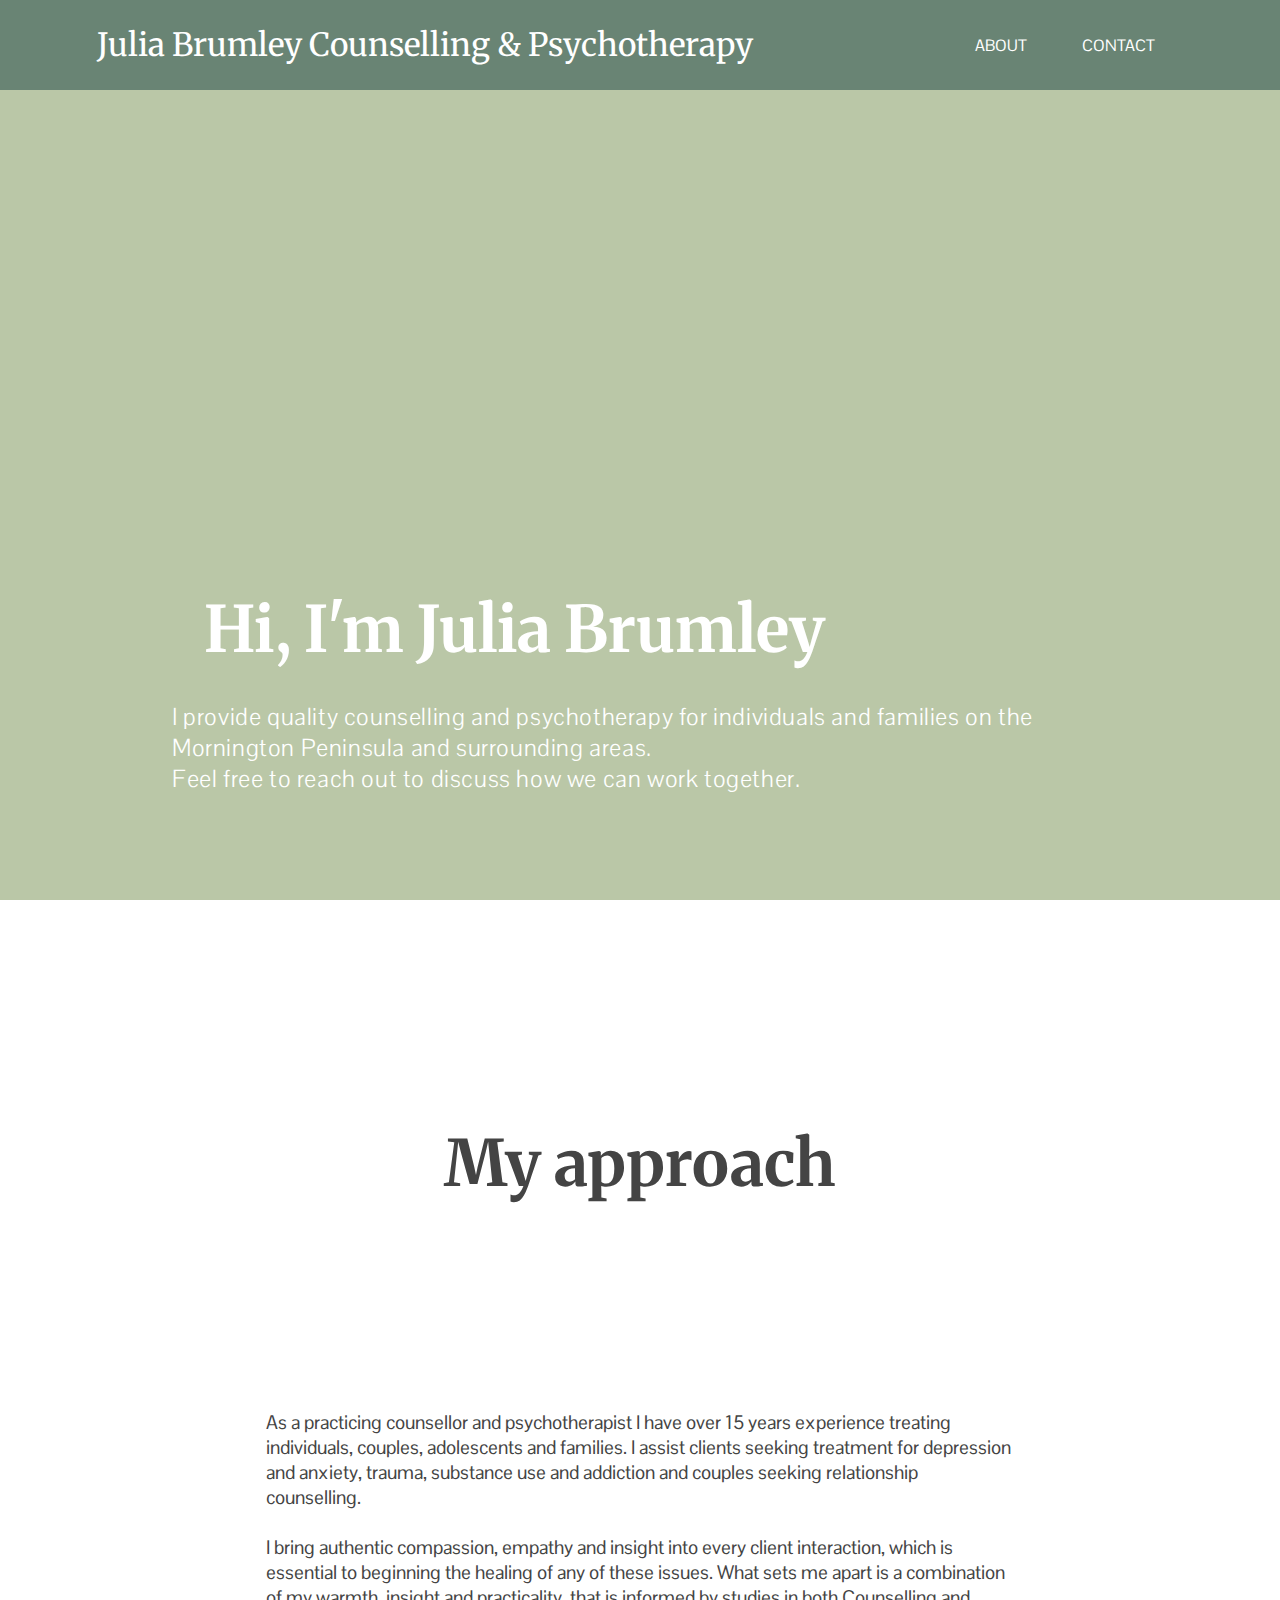
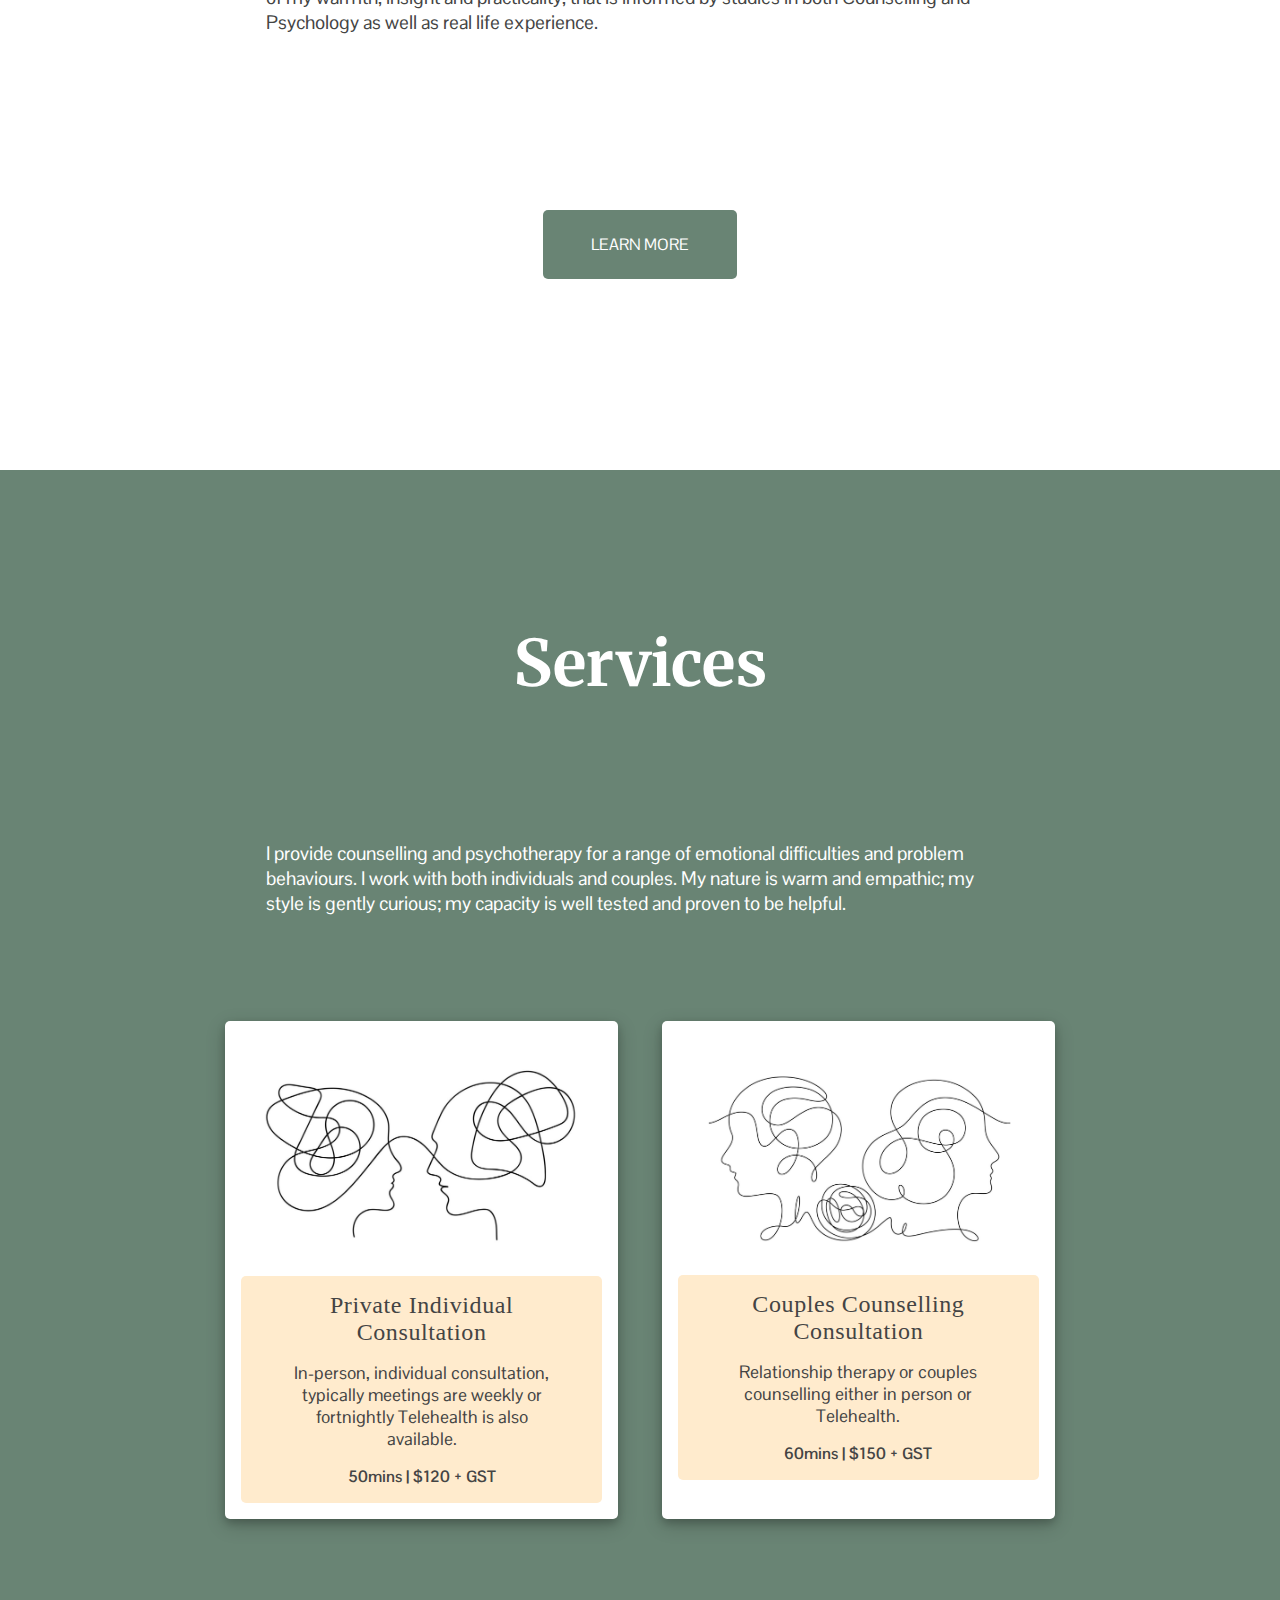
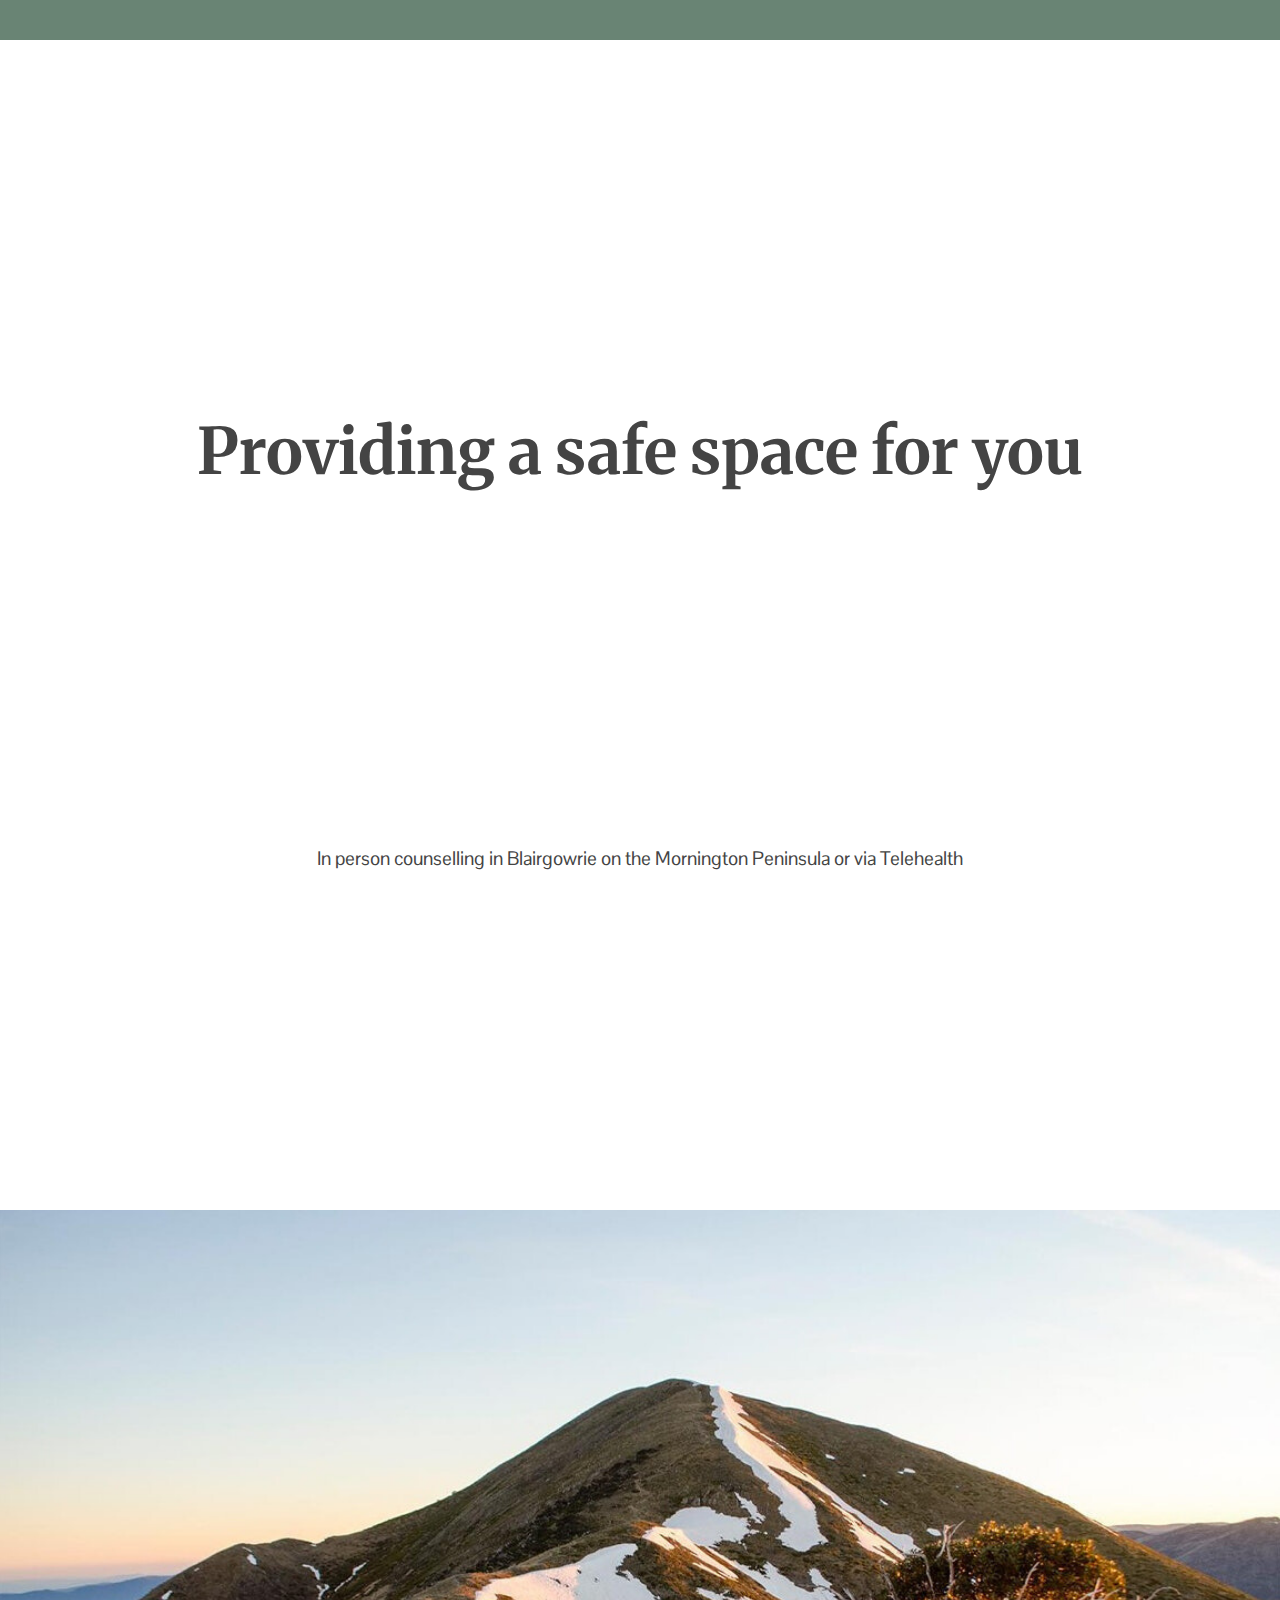
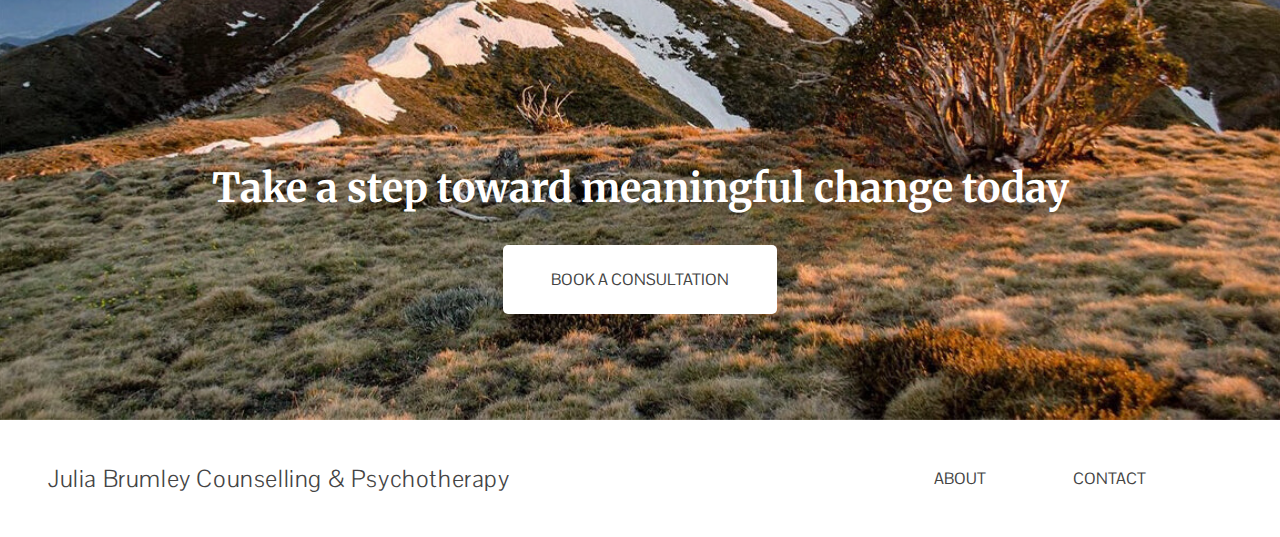
==== index.html @ 1f36babb "c" ====
<!DOCTYPE html>
<html>
    <head>
        <meta charset="UTF-8">
        <title>Julia Brumley Counselling & Psychotherapy</title>
        <meta name="viewport" content="width=device-width, initial-scale=1.0">
        <meta name="keywords" content="counselling, psychology, psychotherapy, Mornington Peninsula, help with: addiction, eating disorders, post and antenatal depression, perinatal mental health, mental health, couples counselling, relationship counselling, sex and relationships, transition and adjustment, grief and loss, trauma, depression and anxiety">
        <meta name="description" content="Providing quality counselling and psychotherapy services on the Mornington Peninsula and surrounding areas.">
        <link rel="stylesheet" href="./resources/CSS/styles.css">
        <link href="https://fonts.googleapis.com/css2?family=Merriweather:wght@300;400;700&family=Pontano+Sans:wght@300;400;500;600;700&display=swap" rel="stylesheet">
        <link rel="stylesheet" href="https://cdnjs.cloudflare.com/ajax/libs/font-awesome/4.7.0/css/font-awesome.min.css">
        <link rel="apple-touch-icon" sizes="180x180" href="./resources/images/favicons/apple-touch-icon.png">
        <link rel="icon" type="image/png" sizes="32x32" href="./resources/images/favicons/favicon-32x32.png">
        <link rel="icon" type="image/png" sizes="16x16" href="./resources/images/favicons/favicon-16x16.png">
        <link rel="manifest" href="./resources/images/favicons/site.webmanifest">
        <link rel="preload" href="./resources/JS/index.js" as="script">
    </head>
    <body>
        <header id="header">
            <nav class="nav">
                <div id="logo-container">
                    <a href="./index.html" id="title">Julia Brumley Counselling & Psychotherapy</a>	
                </div>	
                <ul class="nav-links">
                    <li><a href="./about.html">About</a></li>
                    <!-- <li><a href="./services.html">Services</a></li>
                    <li><a href="./team.html">Team</a></li>				 -->
                    <li><a href="./contact.html">Contact</a></li>
                </ul>
                <div class="burger">
                    <div class="line1"></div>
                    <div class="line2"></div>
                    <div class="line3"></div>
                </div>
            </nav>
            <div class="intro" id="intro">
                <div class="text-box">
                    <h1>Hi, I'm Julia Brumley</h1>
                    <h3>I provide quality counselling and psychotherapy for individuals and families on the Mornington Peninsula and surrounding areas.<br>
                        Feel free to reach out to discuss how we can work together.</h3>
                </div>
            </div>
        </header>
        <main >
            <section class="approach">
                <h1>My approach</h1>
                <p>As a practicing counsellor and psychotherapist I have over 15 years experience treating individuals,
                    couples, adolescents and families. I assist clients seeking treatment for depression and anxiety,
                    trauma, substance use and addiction and couples seeking relationship counselling.<br><br>
                    I bring authentic compassion, empathy and insight into every client interaction, which is essential to
                    beginning the healing of any of these issues. What sets me apart is a
                    combination of my warmth, insight and practicality, that is informed by studies in both Counselling
                    and Psychology as well as real life experience.  
                </p>
                <a href="about.html" class="button">learn more</a>
            </section>
            <section class="services">
                <h1>Services</h1>
                <p>I provide counselling and psychotherapy for a range of emotional difficulties
                    and problem behaviours. I work with both individuals and couples. My nature is warm and
                    empathic; my style is gently curious; my capacity is well tested and proven to be helpful.</p>
                <div class="service-cont">
                    <div class="private service-card">
                        <img src="./resources/images/private1.jpg">
                        <div class="text-card">
                            <h3>Private Individual Consultation</h3>
                            <p>In-person, individual consultation, typically meetings are weekly or fortnightly Telehealth is also available.
                            </p>
                            <h4>50mins | $120 + GST </h4>
                        </div>
            
                    </div>
                    <div class="couples service-card">
                        <img src="./resources/images/couples2.jpg">
                        <div class="text-card">
                            <h3>Couples Counselling Consultation</h3>
                            <p>Relationship therapy or couples counselling either in person or Telehealth. 
                            </p>
                            <h4>60mins | $150 + GST</h4>
                        </div>
         
                    </div>
                </div>
            </section>
            <section class="space">
                <h1>Providing a safe space for you</h1>
                <p>In person counselling in Blairgowrie on the Mornington Peninsula or via Telehealth</p>
            </section>
            <section class="quote">
                <h2>Take a step toward meaningful change today</h2>
                <a href="" class="book">book a consultation</a>
            </section>
        </main>
        <footer>			
            <nav class="footer-nav">
                <div class="address">
                    <a href=".index.html">
                        <h3>Julia Brumley Counselling & Psychotherapy</h3>
                    </a>
                </div>
                <div class="footer-nav-cont">
                    <ul>
                        <li class="f-li"><a href="./about.html" class="footer-a">ABOUT</a></li>
                        <li class="f-li"><a href="./contact.html" class="footer-a">CONTACT</a></li>
			
                    </ul>
                </div>    	
            </nav>
        </footer>
        <script src="./resources/JS/index.js"></script>
    </body>
</html>
---- resources/CSS/styles.css ----
/* Global styles */
* {
    padding: 0;
    margin: 0;
    box-sizing: border-box;
}

body {
	margin: 0;
	padding: 0;
    font-family: 'Pontano Sans', sans-serif;
	color: #fff;
	display: flex;
	flex-direction: column;
	width: 100%;
	overflow-x: hidden;
}

/* Header styles */
header {
    display: flex;
    flex-direction: column;
    justify-content: space-between;
	min-height: 100vh;
	width: 100%;
	overflow-x: hidden;
    background-image: url(../images/julia5.png);
    background-repeat: no-repeat;
	background-size: cover;
	background-position: center;
}
#about-header {
    background-image: url(../images/ocean4.jpg);
}
#services-header {
    background-image: url(../images/stones.jpg);
}
#team-header {
    background-image: url(../images/plant.jpg);
}
#contact-header {
    background-image: url(../images/stones.jpg);
}

/* nav styling */
.nav {
	height: 10vh;
	width: 100%;
	display: flex;
	justify-content: space-around;
	align-items: center;
	position: relative;
	z-index: 1;
    background-color: #698474;
}

.nav ul {
	display: flex;
	list-style-type: none;
	margin: 0;
	padding: 0;
}

.nav-links li {
	margin: 0 15px;
	padding: 0.8rem;
	border-radius: 5px;
}

.nav-links a {
	color:#fff;
	text-decoration: none;
	font-size: 1rem;
	text-transform: uppercase;
}

.nav-links a:hover {
	color: blanchedalmond;
}

#title {
    font-family: 'Merriweather', serif; 
    font-size: 2rem;
    color:#fff;
	text-decoration: none;
}

.burger {
    display: none;
    cursor: pointer;
}

.burger > div {
    width: 25px;
    height: 2px;
    background-color: #FAF9F6;
    margin: 5px;
    transition: all 0.3s ease;
}

.intro {
    display: flex;
    justify-content: space-around;
    align-items: center;
    margin-bottom: 10vh;
    padding: 1rem;
}

h1 {
    font-family: 'Merriweather', serif; 
    font-size: 4rem;
    margin: 2rem;
}
h2 {
    font-family: 'Merriweather', serif; 
    font-size: 2.5rem;
}

h3 { 
    font-size: 1.5rem;
    font-weight: 300;
    letter-spacing: 0.6px;
 }

p {
    font-size: 1.2rem;
    max-width: 80%;
 }
.text-box {
    max-width: 50%;
}


/* MAIN styles */


section {
    height: 90vh;
    display: flex;
    flex-direction: column;
    align-items: center;
    justify-content: space-evenly;
    padding: 1rem;
}

section a {
    text-decoration: none;
    text-transform: uppercase;
}
.button {
    background: #698474;
    color:#fff;
    padding: 1.5rem 3rem;
    border-radius: 5px;
}
.button:hover {
    background-color: blanchedalmond;
    color:#444
}
.book {
    background: #fff;
    color:#444;
    padding: 1.5rem 3rem;
    border-radius: 5px;
}
.book:hover {
    background-color:  blanchedalmond;
    color:#444
}
.approach {
    color: #444;
}
.services {
    background-color: #698474;
}
.service-cont {
    display: flex;
    flex-direction: row;
    max-width: 100%;
    justify-content: space-around;
}
.service-card {
    background-color: white;
    color: #444;
    display: flex;
    flex-direction: column;
    align-items: center;
    max-width: 45%;
    box-shadow: 0 4px 8px 0 rgba(0, 0, 0, 0.2), 0 6px 20px 0 rgba(0, 0, 0, 0.19);
    border-radius: 5px;
}
.text-card {
    border-radius: 5px;
    margin: 1rem;
    display: flex;
    text-align: center;
    background-color: rgb(255, 235, 205);
    flex-direction: column;
    align-items: center;
}

.service-cont h3 {
    font-family: 'Merriweather, serif';
    margin: 1rem 0;
    max-width: 75%;
    text-align: center;
}
.service-cont img {
    margin-top: 2rem;
    max-width: 80%;
}
.service-cont p {
    padding: 0 1rem 1rem 1rem;
    font-size: 1.1rem;
}
.service-cont h4 {
    padding-bottom: 1rem;
}

.space {
    color:#444;
}
.quote {
    max-height: 90vh;
    justify-content: flex-end;
    background-image: url(../images/feathertop.jpg);
    background-repeat: no-repeat;
	background-size: cover;
	background-position: bottom;
}
.quote h2 {
    padding:2rem;
}
.quote a {
    margin-bottom: 3vh;
}



/* ABOUT Specific styles */



.main {
    height: fit-content;
    color:#444;
    display: flex;
    flex-direction: column;
    justify-content: space-evenly;
}

.therapy {
    display: flex;
    justify-content: space-evenly;
}
.main p {
    font-size: 1rem;
    max-width: 29%;
}
.main h2{
    margin: 5vh 0;
}
.about {
    display: flex;
    flex-direction: row;
    min-height: 50vh;
    align-items: baseline;
    padding: 0 1vh 5vh 5vh;
}
.h2-cont {
    min-width: 29%;
}
.faq {
    background:linear-gradient(#889E81, #E5E4CC);
    height: 170vh;
}
.faq-cont{ 
    display: flex;
    flex-direction: column;
    justify-content: space-around;
    height: 90%;
}
.card-cont{
    display: flex;
    flex-direction: row;
    justify-content: space-evenly;
    align-items: baseline;
}
.q-card{
    width: 40%;
    height: fit-content;
    background-color: #fff;
    color:#444;
    padding: 3rem 1.5rem;
    border-radius: 5px;
    box-shadow: 0 4px 8px 0 rgba(0, 0, 0, 0.2), 0 6px 20px 0 rgba(0, 0, 0, 0.19);
}
.q-card h2{
    font-size: 1.8rem;
    margin: 1vh 0 5vh 0;
}
.q-card p{
   max-width: 100%;
}
.quote h2{
    color: #fff;
}
#about-approach {
    background-color: #698474;
    color:#fff;
}


/* TEAM specific styles */
/* 

#team-main {
    display:flex;
    flex-direction: row;
    align-items: baseline;
    padding: 5vh;
    height:fit-content;
    margin-bottom: 10vh;
}
#team-main img{
    border-radius: 15rem;
    max-width: 100%;
}
.team-qualifications {
    max-width: 60%;
    padding-left: 5vh;
}
.team-qualifications h2, h4{
    margin: 0 0 2rem 0;
}
.team-qualifications p {
    max-width: 90%;
} */


/* CONTACT STYLES */

.contact-main{
    display: flex;
    flex-direction: column;
    justify-content: space-evenly;
    margin: 5rem;
}
.contact-container {
    display: flex;
    flex-direction: row;
    justify-content: space-evenly;
    max-width: 100%;
}
.contact-container h2{
    margin-top: 0;
    margin-bottom: 5vh;
}
.contact-text {
    display:flex;
    flex-direction: column;
    justify-content: space-evenly;
    max-height: 500px;
}
.portrait-container img {
    border-radius: 5vh;
    max-height: 400px;
}


input::-webkit-input-placeholder, textarea::-webkit-input-placeholder {
    color: #aca49c;
    font-size: 0.875em;
  }
  
  input:focus::-webkit-input-placeholder, textarea:focus::-webkit-input-placeholder {
    color: #bbb5af;
  }
  
  input::-moz-placeholder, textarea::-moz-placeholder {
    color: #aca49c;
    font-size: 0.875em;
  }
  
  input:focus::-moz-placeholder, textarea:focus::-moz-placeholder {
    color: #bbb5af;
  }
  
  input::placeholder, textarea::placeholder {
    color: #aca49c;
    font-size: 0.875em;
  }
  
  input:focus::placeholder, textarea::focus:placeholder {
    color: #bbb5af;
  }
  
  input::-ms-placeholder, textarea::-ms-placeholder {
    color: #aca49c;
    font-size: 0.875em;
  }
  
  input:focus::-ms-placeholder, textarea:focus::-ms-placeholder {
    color: #bbb5af;
  }
  
  /* on hover placeholder */
  
  input:hover::-webkit-input-placeholder, textarea:hover::-webkit-input-placeholder {
    color: #e2dedb;
    font-size: 0.875em;
  }
  
  input:hover:focus::-webkit-input-placeholder, textarea:hover:focus::-webkit-input-placeholder {
    color: #cbc6c1;
  }
  
  input:hover::-moz-placeholder, textarea:hover::-moz-placeholder {
    color: #e2dedb;
    font-size: 0.875em;
  }
  
  input:hover:focus::-moz-placeholder, textarea:hover:focus::-moz-placeholder {
    color: #cbc6c1;
  }
  
  input:hover::placeholder, textarea:hover::placeholder {
    color: #e2dedb;
    font-size: 0.875em;
  }
  
  input:hover:focus::placeholder, textarea:hover:focus::placeholder {
    color: #cbc6c1;
  }
  
  input:hover::placeholder, textarea:hover::placeholder {
    color: #e2dedb;
    font-size: 0.875em;
  }
  
  input:hover:focus::-ms-placeholder, textarea:hover::focus:-ms-placeholder {
    color: #cbc6c1;
  }

 
  #form {
    position: relative;
    width: 500px;
    margin: 50px auto 100px auto;
  }
  
  input {
    font-family: 'Lato', sans-serif;
    font-size: 0.875em;
    width: 470px;
    height: 50px;
    padding: 0px 15px 0px 15px;
    
    background: transparent;
    outline: none;
    color: #726659;
    
    border: solid 1px #b3aca7;
    border-bottom: none;
    
    transition: all 0.3s ease-in-out;
    -webkit-transition: all 0.3s ease-in-out;
    -moz-transition: all 0.3s ease-in-out;
    -ms-transition: all 0.3s ease-in-out;
  }
  
  input:hover {
    background: #b3aca7;
    color: #e2dedb;
  }
  
  textarea {
    width: 470px;
    max-width: 470px;
    height: 110px;
    max-height: 110px;
    padding: 15px;
    
    background: transparent;
    outline: none;
    
    color: #726659;
    font-family: 'Lato', sans-serif;
    font-size: 0.875em;
    
    border: solid 1px #b3aca7;
    
    transition: all 0.3s ease-in-out;
    -webkit-transition: all 0.3s ease-in-out;
    -moz-transition: all 0.3s ease-in-out;
    -ms-transition: all 0.3s ease-in-out;
  }
  
  textarea:hover {
    background: #b3aca7;
    color: #e2dedb;
  }
  
  #submit {
    width: 470px;
    
    padding: 0;
    margin: -5px 0px 0px 0px;
    
    font-family: 'Lato', sans-serif;
    font-size: 0.875em;
    color: #b3aca7;
    
    outline:none;
    cursor: pointer;
    
    border: solid 1px #b3aca7;
    border-top: none;
  }
  
  #submit:hover {
    color: #e2dedb;
  }

/* FOOTER styles */


footer {   
    display: flex;
    flex-direction: row;
    align-items: center;
    height: 13vh;
    background-color: #fff;
}
.contact-footer{
    background-color: blanchedalmond;
}
.contact-footer nav {
    color:#698474;
}
.contact-footer a {
    color:#698474;
}

.footer-nav {
    display: flex;
    flex-direction: row;
    justify-content: space-around;
    align-items: center;
    width: 100%;
    color:#444;
}
.address {
    min-width:55%;
}

.footer-nav-cont {
    width: 30%;
}

footer a {
    text-decoration: none;
    color: #444;
}

.f-li {
    list-style: none;
}

footer ul {
    display: flex;
    flex-direction: row;
    justify-content: space-evenly;
}


/* RESPONSIVE */


@media screen and (max-width: 1060px) {

	body {
        overflow-x: hidden;
    }

    .nav-links {
        position: absolute;
        right: 0px;
        height: 90vh;
        top: 10vh;
        background: #698474;
        display: flex;
        flex-direction: column;
        align-items: center;
		justify-content: space-evenly;
        width: 30%;
        transform: translateX(100%);
        transition: transform 0.5s ease-in;
		z-index: 2;

    }
    .nav-links li{
        opacity: 0;
    }
    .nav-links a {
        color: #fff;
    }
    .burger {
        display: block;
		z-index: 3;
    }

.nav-active{
    transform: translateX(0%);
}

@keyframes navLinkFadeIn{
    from{
        opacity: 0;
        transform: translateX(50px);
    }
    to{
        opacity: 1;
        transform: translateX(0px);
    }
}

@keyframes navLinkFadeOut{
    from{
        opacity: 1;
        transform: translateX(0px);
    }
    to{
        opacity: 0;
        transform: translateX(50px);
    }
}

.toggle .line1 {
    transform: rotate(-45deg) translate(-5px, 5px);
}

.toggle .line2 {
    opacity: 0;
}

.toggle .line3 {
    transform: rotate(+45deg) translate(-5px, -5px);
}

.address {
    margin-left: 1rem;
}
}

@media screen and (min-width: 950px) {
    #header {
        background-color: #BAC7A7;
        background-size: contain;
    }
    .text-box{
        max-width: 40%;
    }
    .approach p {
        max-width:60%;
    }
    .service-cont {
        max-width: 70%;
    }
    .services p{
        max-width: 60%;
    }
    .service-card p{
        max-width: 80%;
    }
    .quote a {
        margin-bottom: 10vh;
    }
}

@media only screen and (orientation: landscape) {

    section {
        height: 130vh;
    }
    .text-box {
        max-width: 75%;
    }

  }

@media screen and (max-width: 930px) {
    .about {
        flex-direction: column;
    }

}

@media screen and (max-width: 768px) {
    header {
        height: 95vh;
    }
    section {
        height: 100vh;
    }
    #title {
        font-size: 1.3rem;
    }
    .nav {
        height: 15vh;
        padding: 0 1rem;
    }
    .nav-links {
        top:15vh;
        width:100%;
        height: 85vh;
    }
    .intro {
        flex-direction: column;
        margin-bottom: 0;
    }
    .text-box {
        max-width: 90%;
    }
    .text-box h1 {
        font-size: 2.7rem;
    }
    .text-box h3 {
        font-size: 1rem;
    }
    section h1 {
        font-size: 2rem;
        margin: 0;
    }
    section h2 {
        font-size: 1.5rem;
    }
    section p {
        font-size: 1rem;
    }
    .book {
        font-size: 0.8rem;
    }
    .button {
        font-size: 0.8rem;
    }
    .services {
        height: fit-content;
    }
    .services h1 {
        margin: 1rem 0;
    }
    .service-cont {
        flex-direction: column;
    }
    .service-cont img {
        max-width: 75%;
    }
    .service-card {
        max-width: 100%;
        margin: 2rem 0;
    }
    .space {
        height: 70vh;
    }
    footer {
        height:60vh;
    }
    .footer-nav {
        height: 50vh;
        flex-direction: column;
        align-items: center;
    }
    .footer-nav-cont{
        width: 100%;
    }
    .address {
        text-align: center;
        margin-bottom: 1rem;
    }
    footer p{
        max-width: 100%;
    }
    footer a {
        font-size: 0.85rem;
    }


    /* ABOUT SPECIFIC */
    
    
    .about {
        height: fit-content;
    }
    .therapy {
        flex-direction: column;
    }
    .therapy p{
        max-width: 90%;
    }
    .faq{
        height: fit-content;
    }
    .card-cont{
        flex-direction: column;
        align-items: center;
    }
    .q-card{
        width: 80%;
        margin:3vh 0;
    }
    #team-main{
        flex-direction: column;
        align-items: center;
    }
    .portrait {
        margin-bottom: 10vh;
    }
    .team-qualifications {
        max-width: 100%;
    }
}
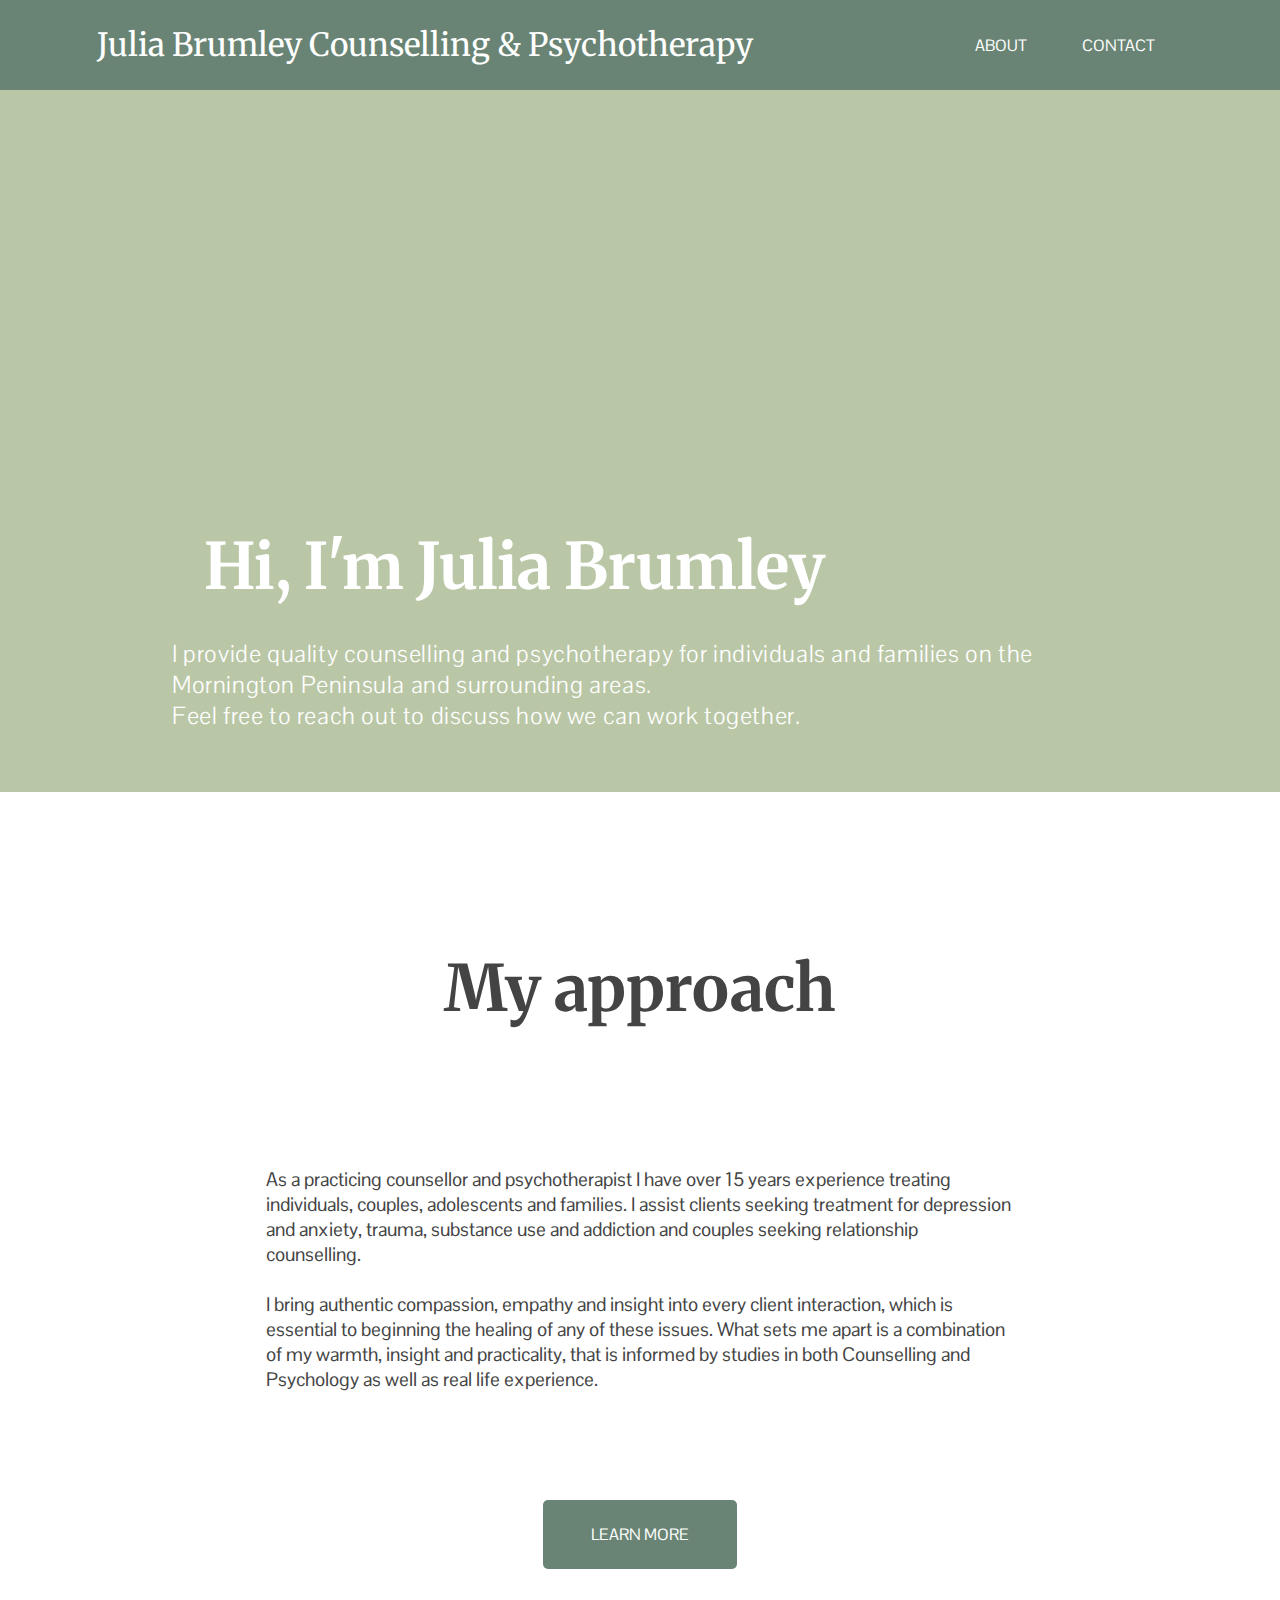
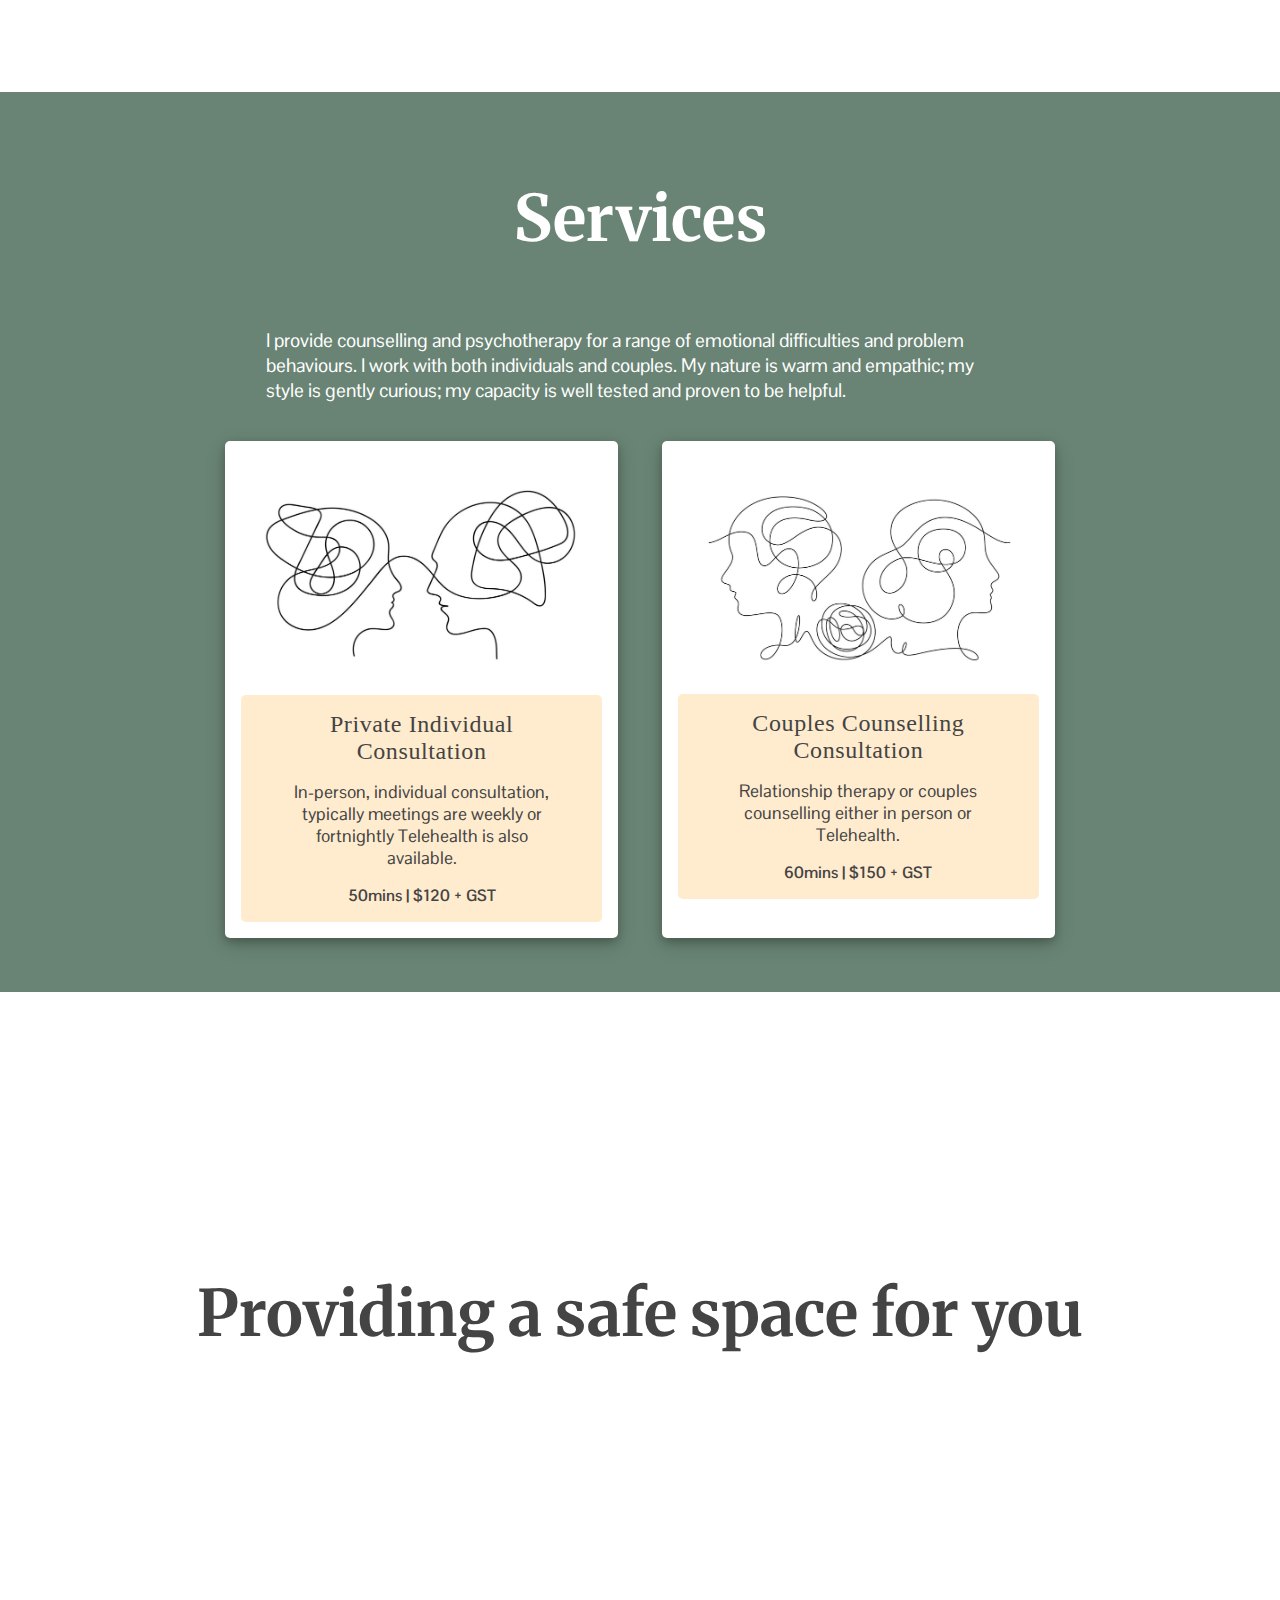
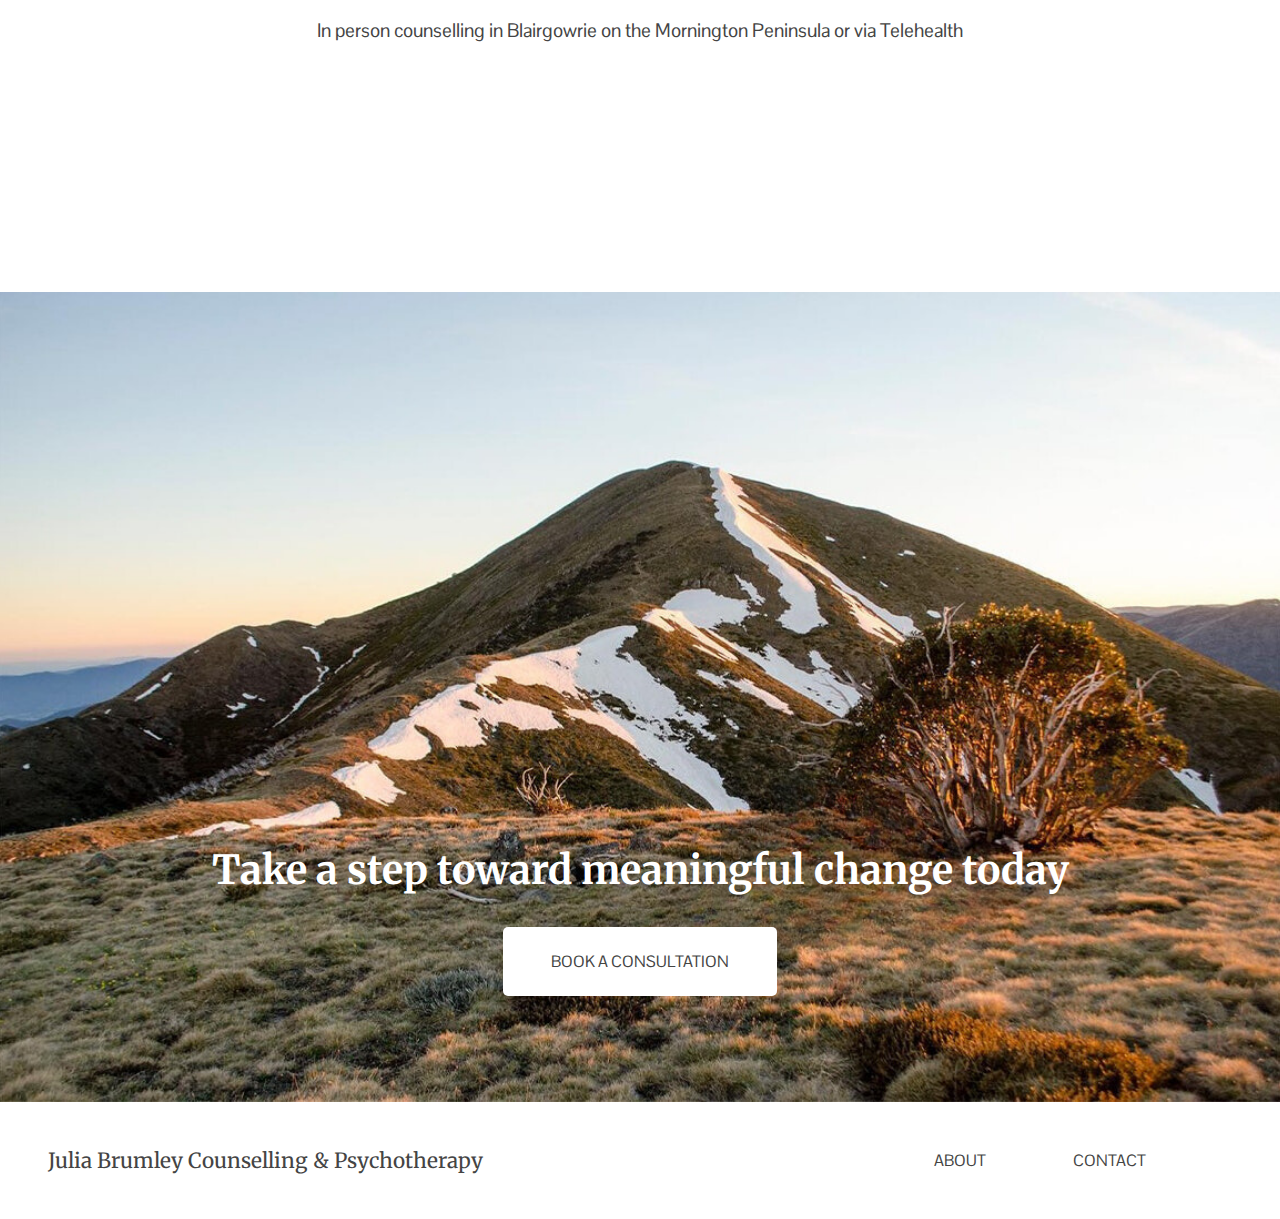
==== commit 57011b24: "cc" ====
--- a/index.html
+++ b/index.html
@@ -94,8 +94,8 @@
         <footer>			
             <nav class="footer-nav">
                 <div class="address">
-                    <a href=".index.html">
-                        <h3>Julia Brumley Counselling & Psychotherapy</h3>
+                    <a href="./index.html" class="f-title">
+                        Julia Brumley Counselling & Psychotherapy
                     </a>
                 </div>
                 <div class="footer-nav-cont">
--- a/resources/CSS/styles.css
+++ b/resources/CSS/styles.css
@@ -21,9 +21,9 @@
     display: flex;
     flex-direction: column;
     justify-content: space-between;
-	min-height: 100vh;
+	height: 88vh;
 	width: 100%;
-	overflow-x: hidden;
+	overflow: hidden;
     background-image: url(../images/julia5.png);
     background-repeat: no-repeat;
 	background-size: cover;
@@ -102,7 +102,7 @@
     display: flex;
     justify-content: space-around;
     align-items: center;
-    margin-bottom: 10vh;
+    margin-bottom: 5vh;
     padding: 1rem;
 }
 
@@ -127,7 +127,7 @@
     max-width: 80%;
  }
 .text-box {
-    max-width: 50%;
+    max-width: 65%;
 }
 
 
@@ -344,13 +344,18 @@
     display: flex;
     flex-direction: column;
     justify-content: space-evenly;
-    margin: 5rem;
+    padding: 5rem;
+    background-color: oldlace;
+    align-items: center;
 }
 .contact-container {
     display: flex;
     flex-direction: row;
-    justify-content: space-evenly;
-    max-width: 100%;
+    justify-content: space-between;
+    width: 65%;
+    border-radius: 5rem;
+    background-color: #fff;
+    box-shadow: 0 4px 8px 0 rgba(0, 0, 0, 0.2), 0 6px 20px 0 rgba(0, 0, 0, 0.19);
 }
 .contact-container h2{
     margin-top: 0;
@@ -361,10 +366,34 @@
     flex-direction: column;
     justify-content: space-evenly;
     max-height: 500px;
+    padding-left: 5rem;
+}
+.contact-text h3 {
+    font-family: 'Merriweather', serif; 
+    font-size: 1.2rem;
+    font-weight: 400;
+    letter-spacing: normal;
+}
+.contact-text a{
+    text-decoration: none;
+    color:#444;
+}
+.portrait-container {
+    padding: 2rem;
 }
 .portrait-container img {
     border-radius: 5vh;
     max-height: 400px;
+}
+@media screen and (max-width: 1122px) {
+    .contact-container {
+        width: 80%;
+    }
+}
+@media screen and (max-width: 940px) {
+    .contact-container {
+        width: 100%;
+    }
 }
 
 
@@ -533,15 +562,17 @@
     background-color: #fff;
 }
 .contact-footer{
-    background-color: blanchedalmond;
+    background-color: #698474;
 }
 .contact-footer nav {
-    color:#698474;
+    color:#fff;
 }
 .contact-footer a {
-    color:#698474;
-}
-
+    color:#fff;
+}
+.contact-footer a:hover {
+    color:blanchedalmond;
+}
 .footer-nav {
     display: flex;
     flex-direction: row;
@@ -566,6 +597,12 @@
 .f-li {
     list-style: none;
 }
+.f-title {
+    font-family: 'Merriweather', 'serif';
+    font-size: 1.3rem;
+    font-weight: 400;
+    
+}
 
 footer ul {
     display: flex;
@@ -576,6 +613,40 @@
 
 /* RESPONSIVE */
 
+@media screen and (max-width:1799px) and (orientation: landscape){
+    section {
+        width:100%;
+    }
+    .about {
+        width: 100%;
+    }
+}
+
+
+@media screen and (min-width:1800px) and (orientation: landscape) {
+    header {
+        height: 100vh;
+    }
+    main {
+        background-color: oldlace;
+        display: flex;
+        flex-direction: column;
+        align-items: center;
+    }
+    section {
+        width: 60%;
+    }
+    .approach {
+        background-color: #fff;
+    }
+    .space {
+        background-color: #fff;
+    }
+    .about {
+        width: 60%;
+        background-color: #fff;
+    }
+}
 
 @media screen and (max-width: 1060px) {
 
@@ -588,7 +659,7 @@
         right: 0px;
         height: 90vh;
         top: 10vh;
-        background: #698474;
+        background: blanchedalmond;
         display: flex;
         flex-direction: column;
         align-items: center;
@@ -603,7 +674,7 @@
         opacity: 0;
     }
     .nav-links a {
-        color: #fff;
+        color: #444;
     }
     .burger {
         display: block;
@@ -678,10 +749,10 @@
     }
 }
 
-@media only screen and (orientation: landscape) {
+@media only screen and (orientation: landscape) and (min-height: 601px) {
 
     section {
-        height: 130vh;
+        height: 100vh;
     }
     .text-box {
         max-width: 75%;
@@ -698,7 +769,7 @@
 
 @media screen and (max-width: 768px) {
     header {
-        height: 95vh;
+        height: 100vh;
     }
     section {
         height: 100vh;
@@ -717,7 +788,7 @@
     }
     .intro {
         flex-direction: column;
-        margin-bottom: 0;
+        margin-bottom: 2rem;
     }
     .text-box {
         max-width: 90%;
@@ -752,31 +823,32 @@
     }
     .service-cont {
         flex-direction: column;
+        align-items: center;
     }
     .service-cont img {
         max-width: 75%;
     }
     .service-card {
-        max-width: 100%;
+        max-width: 80%;
         margin: 2rem 0;
     }
     .space {
         height: 70vh;
     }
     footer {
-        height:60vh;
+        height:25vh;
     }
     .footer-nav {
-        height: 50vh;
+        height: 25vh;
         flex-direction: column;
         align-items: center;
+        justify-content: space-evenly;
     }
     .footer-nav-cont{
         width: 100%;
     }
     .address {
         text-align: center;
-        margin-bottom: 1rem;
     }
     footer p{
         max-width: 100%;
@@ -784,7 +856,43 @@
     footer a {
         font-size: 0.85rem;
     }
-
+    .f-li a {
+        padding: 0.8rem 2rem;
+        border: 1px solid #444;
+        border-radius: 5px;
+    }
+    .f-li a:hover {
+        background-color: blanchedalmond;
+    }
+
+    @media only screen and (max-width: 500px) {
+        
+        .service-card {
+            max-width: 95%;
+        }
+    }
+    
+    
+  @media only screen and  (orientation: landscape) and (max-height: 600px) {
+
+    #header {
+        background-size: contain;
+        background-color: #BAC7A7;
+    }
+    section {
+        height: 130vh;
+    }
+    .text-box {
+        max-width: 75%;
+    }
+    .service-cont {
+        align-items: center;
+    }
+    .service-card {
+        max-width: 70%;
+    }
+
+  }  
 
     /* ABOUT SPECIFIC */
     
@@ -819,4 +927,25 @@
     .team-qualifications {
         max-width: 100%;
     }
-}
+
+
+    /* CONTACT SPECIFIC */
+
+
+    .contact-container{
+        flex-direction: column;
+        align-items: center;
+
+    }
+    .contact-text {
+        width:90%;
+        min-height: 40vh;
+    }
+    .contact-container h2 {
+        padding-top: 5rem;
+    }
+
+    #form {
+        display: none;
+    }
+}
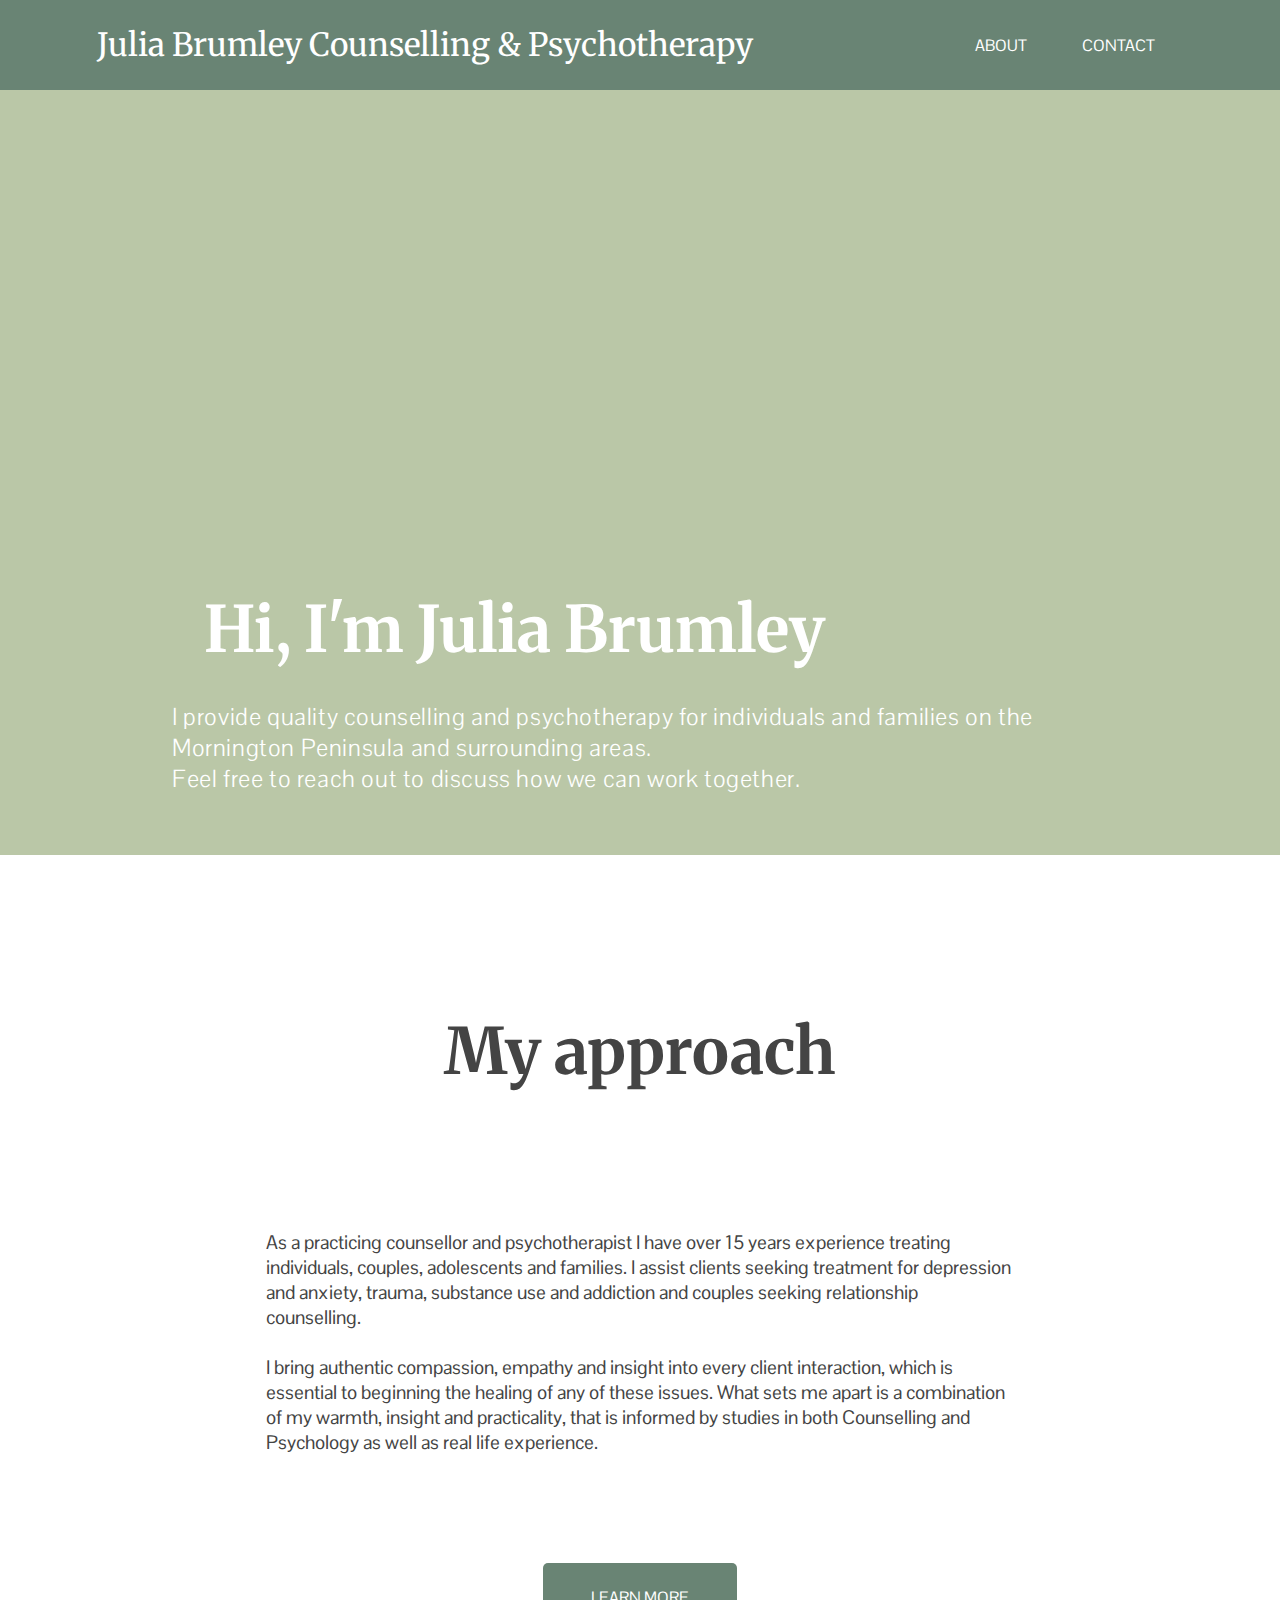
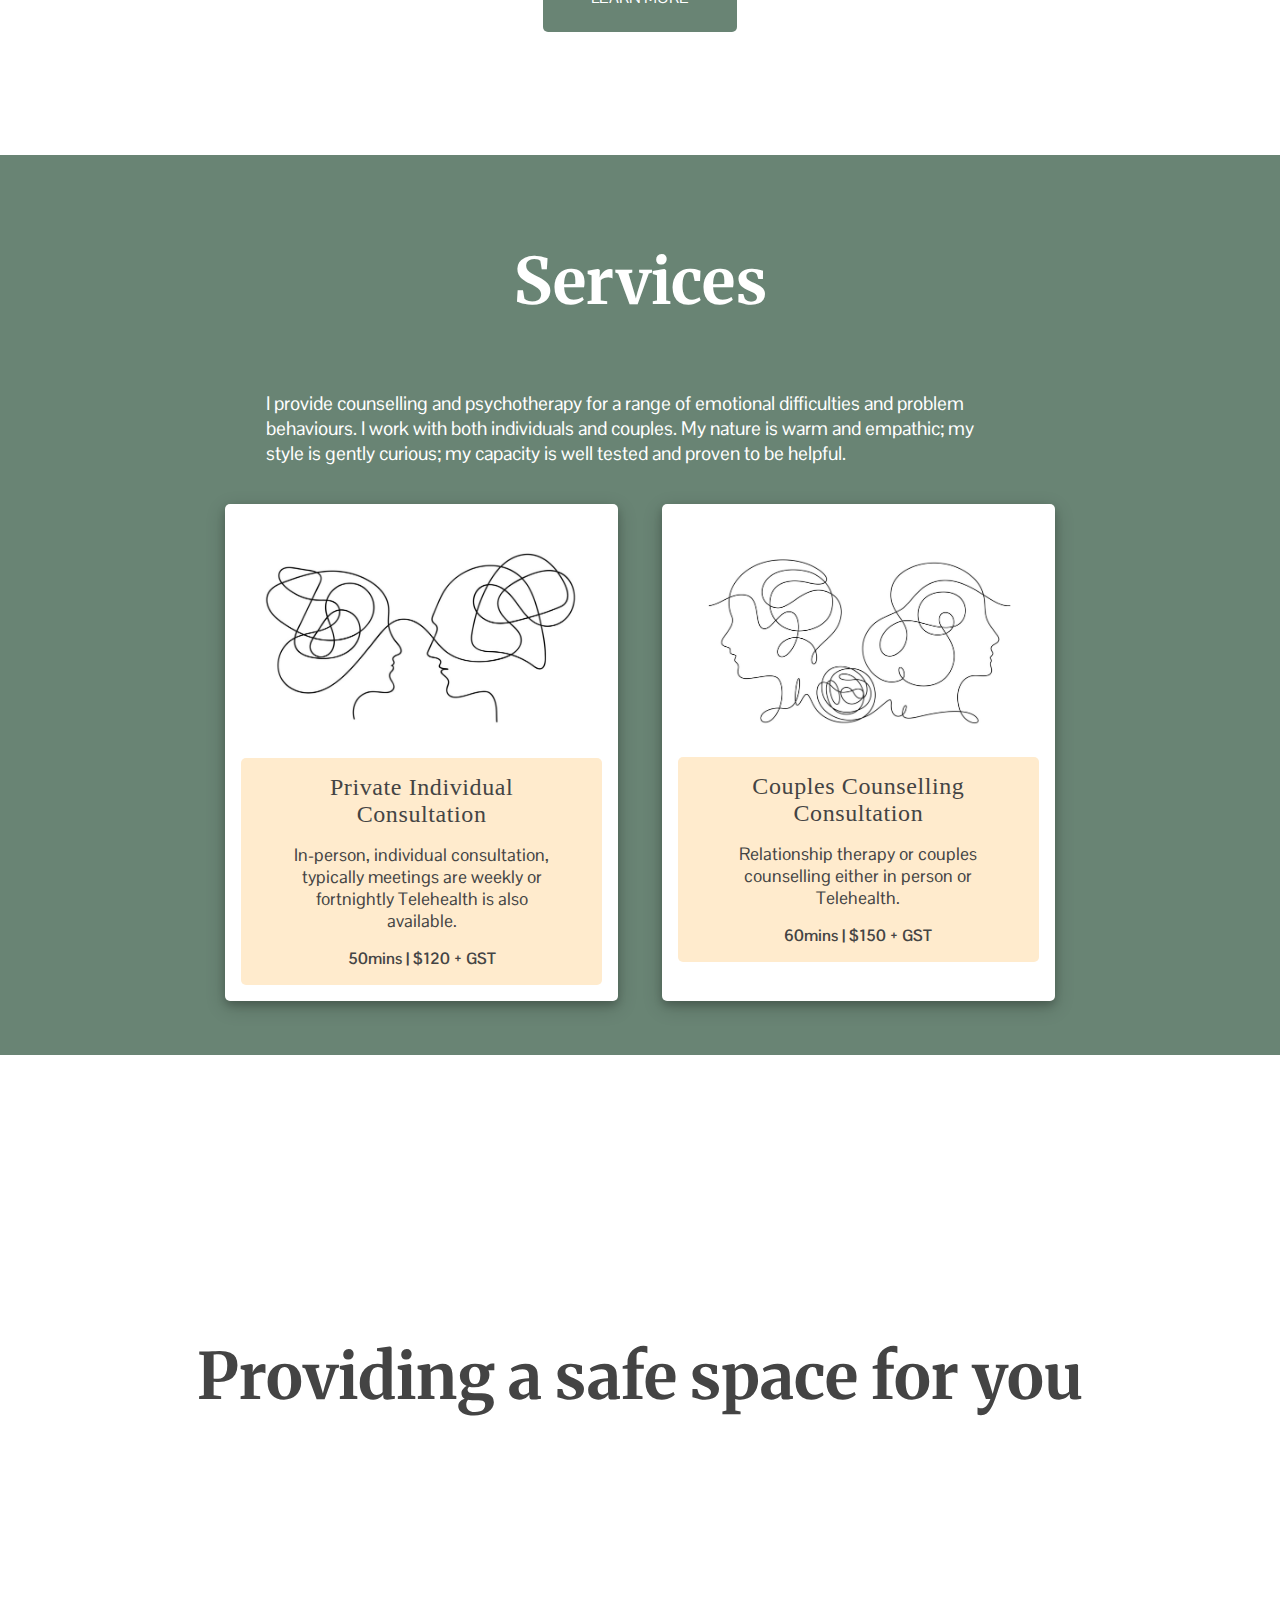
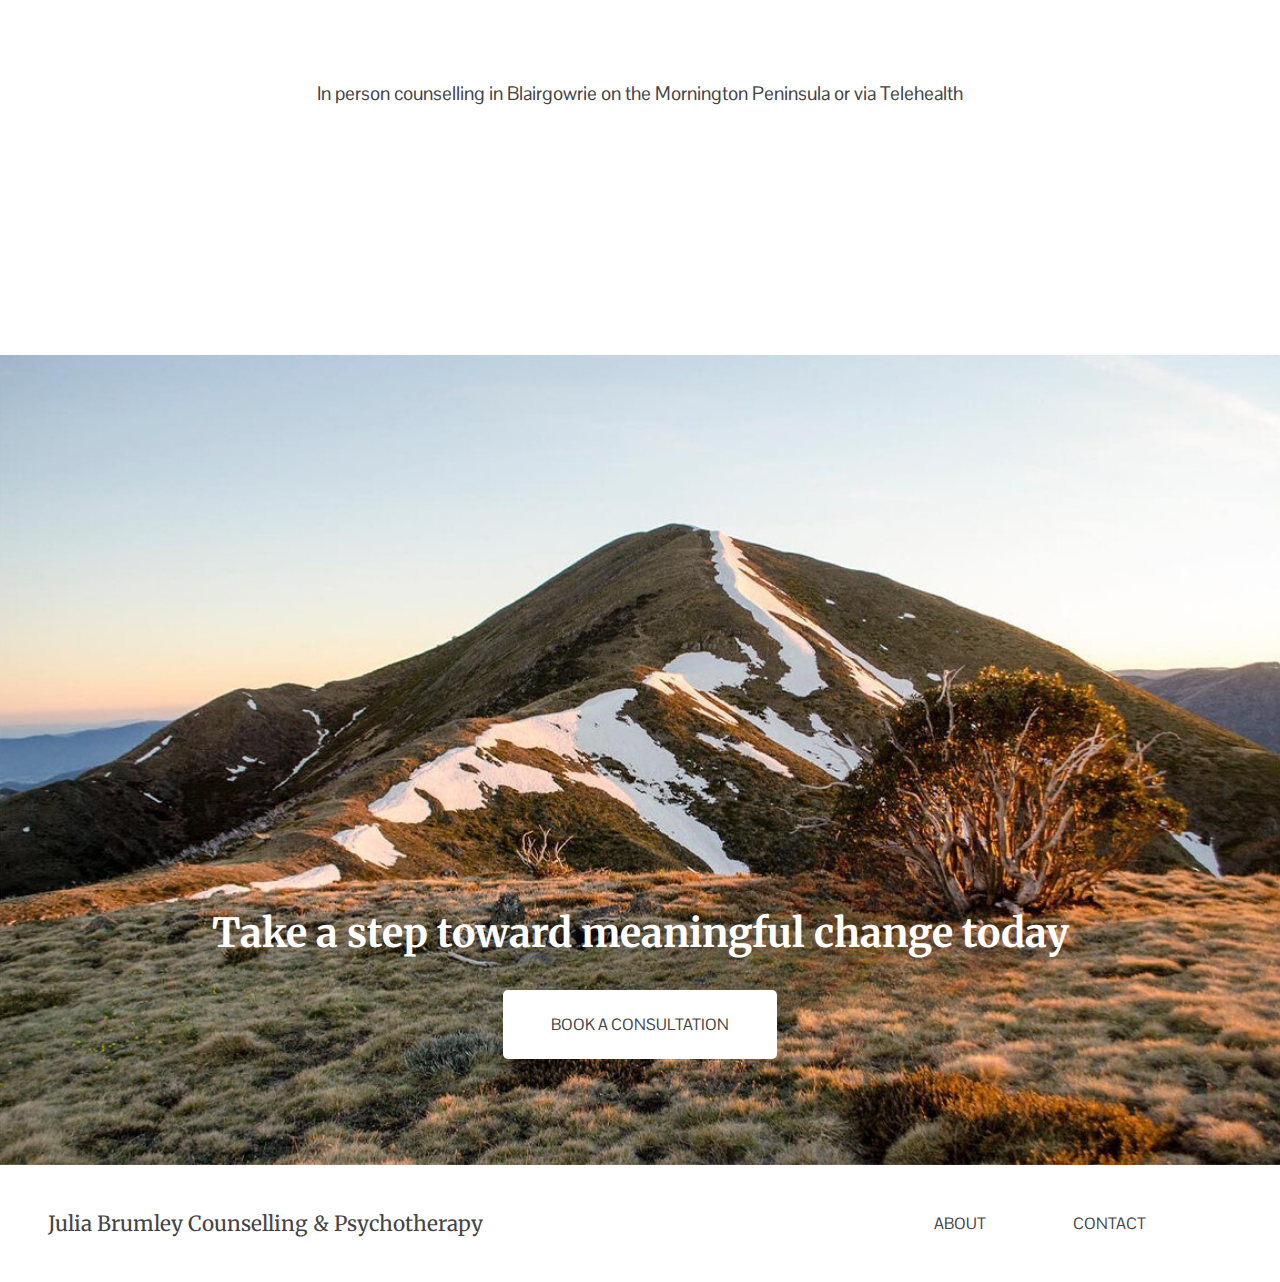
==== commit bf9126fb: "cc" ====
--- a/index.html
+++ b/index.html
@@ -60,7 +60,7 @@
                     and problem behaviours. I work with both individuals and couples. My nature is warm and
                     empathic; my style is gently curious; my capacity is well tested and proven to be helpful.</p>
                 <div class="service-cont">
-                    <div class="private service-card">
+                    <div class="private service-card image">
                         <img src="./resources/images/private1.jpg">
                         <div class="text-card">
                             <h3>Private Individual Consultation</h3>
@@ -70,7 +70,7 @@
                         </div>
             
                     </div>
-                    <div class="couples service-card">
+                    <div class="couples service-card image">
                         <img src="./resources/images/couples2.jpg">
                         <div class="text-card">
                             <h3>Couples Counselling Consultation</h3>
--- a/resources/CSS/styles.css
+++ b/resources/CSS/styles.css
@@ -21,7 +21,7 @@
     display: flex;
     flex-direction: column;
     justify-content: space-between;
-	height: 88vh;
+	height: 95vh;
 	width: 100%;
 	overflow: hidden;
     background-image: url(../images/julia5.png);
@@ -352,7 +352,7 @@
     display: flex;
     flex-direction: row;
     justify-content: space-between;
-    width: 65%;
+    width: 75%;
     border-radius: 5rem;
     background-color: #fff;
     box-shadow: 0 4px 8px 0 rgba(0, 0, 0, 0.2), 0 6px 20px 0 rgba(0, 0, 0, 0.19);
@@ -365,8 +365,8 @@
     display:flex;
     flex-direction: column;
     justify-content: space-evenly;
-    max-height: 500px;
-    padding-left: 5rem;
+    padding: 5rem 0 5rem 5rem;
+    width: 60%;
 }
 .contact-text h3 {
     font-family: 'Merriweather', serif; 
@@ -379,11 +379,16 @@
     color:#444;
 }
 .portrait-container {
+    display:flex;
+    flex-direction: column;
+    justify-content: center;
     padding: 2rem;
+    width: 40%;
 }
 .portrait-container img {
     border-radius: 5vh;
-    max-height: 400px;
+    width: 100%;
+
 }
 @media screen and (max-width: 1122px) {
     .contact-container {
@@ -395,161 +400,6 @@
         width: 100%;
     }
 }
-
-
-input::-webkit-input-placeholder, textarea::-webkit-input-placeholder {
-    color: #aca49c;
-    font-size: 0.875em;
-  }
-  
-  input:focus::-webkit-input-placeholder, textarea:focus::-webkit-input-placeholder {
-    color: #bbb5af;
-  }
-  
-  input::-moz-placeholder, textarea::-moz-placeholder {
-    color: #aca49c;
-    font-size: 0.875em;
-  }
-  
-  input:focus::-moz-placeholder, textarea:focus::-moz-placeholder {
-    color: #bbb5af;
-  }
-  
-  input::placeholder, textarea::placeholder {
-    color: #aca49c;
-    font-size: 0.875em;
-  }
-  
-  input:focus::placeholder, textarea::focus:placeholder {
-    color: #bbb5af;
-  }
-  
-  input::-ms-placeholder, textarea::-ms-placeholder {
-    color: #aca49c;
-    font-size: 0.875em;
-  }
-  
-  input:focus::-ms-placeholder, textarea:focus::-ms-placeholder {
-    color: #bbb5af;
-  }
-  
-  /* on hover placeholder */
-  
-  input:hover::-webkit-input-placeholder, textarea:hover::-webkit-input-placeholder {
-    color: #e2dedb;
-    font-size: 0.875em;
-  }
-  
-  input:hover:focus::-webkit-input-placeholder, textarea:hover:focus::-webkit-input-placeholder {
-    color: #cbc6c1;
-  }
-  
-  input:hover::-moz-placeholder, textarea:hover::-moz-placeholder {
-    color: #e2dedb;
-    font-size: 0.875em;
-  }
-  
-  input:hover:focus::-moz-placeholder, textarea:hover:focus::-moz-placeholder {
-    color: #cbc6c1;
-  }
-  
-  input:hover::placeholder, textarea:hover::placeholder {
-    color: #e2dedb;
-    font-size: 0.875em;
-  }
-  
-  input:hover:focus::placeholder, textarea:hover:focus::placeholder {
-    color: #cbc6c1;
-  }
-  
-  input:hover::placeholder, textarea:hover::placeholder {
-    color: #e2dedb;
-    font-size: 0.875em;
-  }
-  
-  input:hover:focus::-ms-placeholder, textarea:hover::focus:-ms-placeholder {
-    color: #cbc6c1;
-  }
-
- 
-  #form {
-    position: relative;
-    width: 500px;
-    margin: 50px auto 100px auto;
-  }
-  
-  input {
-    font-family: 'Lato', sans-serif;
-    font-size: 0.875em;
-    width: 470px;
-    height: 50px;
-    padding: 0px 15px 0px 15px;
-    
-    background: transparent;
-    outline: none;
-    color: #726659;
-    
-    border: solid 1px #b3aca7;
-    border-bottom: none;
-    
-    transition: all 0.3s ease-in-out;
-    -webkit-transition: all 0.3s ease-in-out;
-    -moz-transition: all 0.3s ease-in-out;
-    -ms-transition: all 0.3s ease-in-out;
-  }
-  
-  input:hover {
-    background: #b3aca7;
-    color: #e2dedb;
-  }
-  
-  textarea {
-    width: 470px;
-    max-width: 470px;
-    height: 110px;
-    max-height: 110px;
-    padding: 15px;
-    
-    background: transparent;
-    outline: none;
-    
-    color: #726659;
-    font-family: 'Lato', sans-serif;
-    font-size: 0.875em;
-    
-    border: solid 1px #b3aca7;
-    
-    transition: all 0.3s ease-in-out;
-    -webkit-transition: all 0.3s ease-in-out;
-    -moz-transition: all 0.3s ease-in-out;
-    -ms-transition: all 0.3s ease-in-out;
-  }
-  
-  textarea:hover {
-    background: #b3aca7;
-    color: #e2dedb;
-  }
-  
-  #submit {
-    width: 470px;
-    
-    padding: 0;
-    margin: -5px 0px 0px 0px;
-    
-    font-family: 'Lato', sans-serif;
-    font-size: 0.875em;
-    color: #b3aca7;
-    
-    outline:none;
-    cursor: pointer;
-    
-    border: solid 1px #b3aca7;
-    border-top: none;
-  }
-  
-  #submit:hover {
-    color: #e2dedb;
-  }
 
 /* FOOTER styles */
 
@@ -562,6 +412,7 @@
     background-color: #fff;
 }
 .contact-footer{
+    height: 13vh;
     background-color: #698474;
 }
 .contact-footer nav {
@@ -601,7 +452,7 @@
     font-family: 'Merriweather', 'serif';
     font-size: 1.3rem;
     font-weight: 400;
-    
+
 }
 
 footer ul {
@@ -645,6 +496,9 @@
     .about {
         width: 60%;
         background-color: #fff;
+    }
+    .contact-container {
+        width: 60%;
     }
 }
 
@@ -835,8 +689,16 @@
     .space {
         height: 70vh;
     }
+
+    .portrait-container {
+        width: 55%;
+        padding: 0 0 4rem;
+    }
     footer {
         height:25vh;
+    }
+    .contact-footer{
+        height: 25vh;
     }
     .footer-nav {
         height: 25vh;
@@ -945,7 +807,181 @@
         padding-top: 5rem;
     }
 
-    #form {
-        display: none;
-    }
-}
+}
+
+
+
+
+@keyframes enter-animation {
+    0% {
+      transform: translateY(150px);
+      opacity: 0;
+    }
+    100% {
+      transform: translateY(0);
+      opacity: 1;
+    }
+  }
+  @media (prefers-reduced-motion: no-preference) {
+    .image-animation {
+      animation: enter-animation 1.2s 1;
+    }
+  }
+
+
+/* form */
+
+/* 
+input::-webkit-input-placeholder, textarea::-webkit-input-placeholder {
+    color: #aca49c;
+    font-size: 0.875em;
+  }
+  
+  input:focus::-webkit-input-placeholder, textarea:focus::-webkit-input-placeholder {
+    color: #bbb5af;
+  }
+  
+  input::-moz-placeholder, textarea::-moz-placeholder {
+    color: #aca49c;
+    font-size: 0.875em;
+  }
+  
+  input:focus::-moz-placeholder, textarea:focus::-moz-placeholder {
+    color: #bbb5af;
+  }
+  
+  input::placeholder, textarea::placeholder {
+    color: #aca49c;
+    font-size: 0.875em;
+  }
+  
+  input:focus::placeholder, textarea::focus:placeholder {
+    color: #bbb5af;
+  }
+  
+  input::-ms-placeholder, textarea::-ms-placeholder {
+    color: #aca49c;
+    font-size: 0.875em;
+  }
+  
+  input:focus::-ms-placeholder, textarea:focus::-ms-placeholder {
+    color: #bbb5af;
+  }
+  
+  /* on hover placeholder */
+/*   
+  input:hover::-webkit-input-placeholder, textarea:hover::-webkit-input-placeholder {
+    color: #e2dedb;
+    font-size: 0.875em;
+  }
+  
+  input:hover:focus::-webkit-input-placeholder, textarea:hover:focus::-webkit-input-placeholder {
+    color: #cbc6c1;
+  }
+  
+  input:hover::-moz-placeholder, textarea:hover::-moz-placeholder {
+    color: #e2dedb;
+    font-size: 0.875em;
+  }
+  
+  input:hover:focus::-moz-placeholder, textarea:hover:focus::-moz-placeholder {
+    color: #cbc6c1;
+  }
+  
+  input:hover::placeholder, textarea:hover::placeholder {
+    color: #e2dedb;
+    font-size: 0.875em;
+  }
+  
+  input:hover:focus::placeholder, textarea:hover:focus::placeholder {
+    color: #cbc6c1;
+  }
+  
+  input:hover::placeholder, textarea:hover::placeholder {
+    color: #e2dedb;
+    font-size: 0.875em;
+  }
+  
+  input:hover:focus::-ms-placeholder, textarea:hover::focus:-ms-placeholder {
+    color: #cbc6c1;
+  } */
+/* 
+ 
+  #form {
+    position: relative;
+    width: 500px;
+    margin: 50px auto 100px auto;
+  }
+  
+  input {
+    font-family: 'Lato', sans-serif;
+    font-size: 0.875em;
+    width: 470px;
+    height: 50px;
+    padding: 0px 15px 0px 15px;
+    
+    background: transparent;
+    outline: none;
+    color: #726659;
+    
+    border: solid 1px #b3aca7;
+    border-bottom: none;
+    
+    transition: all 0.3s ease-in-out;
+    -webkit-transition: all 0.3s ease-in-out;
+    -moz-transition: all 0.3s ease-in-out;
+    -ms-transition: all 0.3s ease-in-out;
+  }
+  
+  input:hover {
+    background: #b3aca7;
+    color: #e2dedb;
+  }
+  
+  textarea {
+    width: 470px;
+    max-width: 470px;
+    height: 110px;
+    max-height: 110px;
+    padding: 15px;
+    
+    background: transparent;
+    outline: none;
+    
+    color: #726659;
+    font-family: 'Lato', sans-serif;
+    font-size: 0.875em;
+    
+    border: solid 1px #b3aca7;
+    
+    transition: all 0.3s ease-in-out;
+    -webkit-transition: all 0.3s ease-in-out;
+    -moz-transition: all 0.3s ease-in-out;
+    -ms-transition: all 0.3s ease-in-out;
+  } */
+/*   
+  textarea:hover {
+    background: #b3aca7;
+    color: #e2dedb;
+  }
+  
+  #submit {
+    width: 470px;
+    
+    padding: 0;
+    margin: -5px 0px 0px 0px;
+    
+    font-family: 'Lato', sans-serif;
+    font-size: 0.875em;
+    color: #b3aca7;
+    
+    outline:none;
+    cursor: pointer;
+    
+    border: solid 1px #b3aca7;
+    border-top: none;
+  }
+  
+  #submit:hover {
+    color: #e2dedb;
+  } */
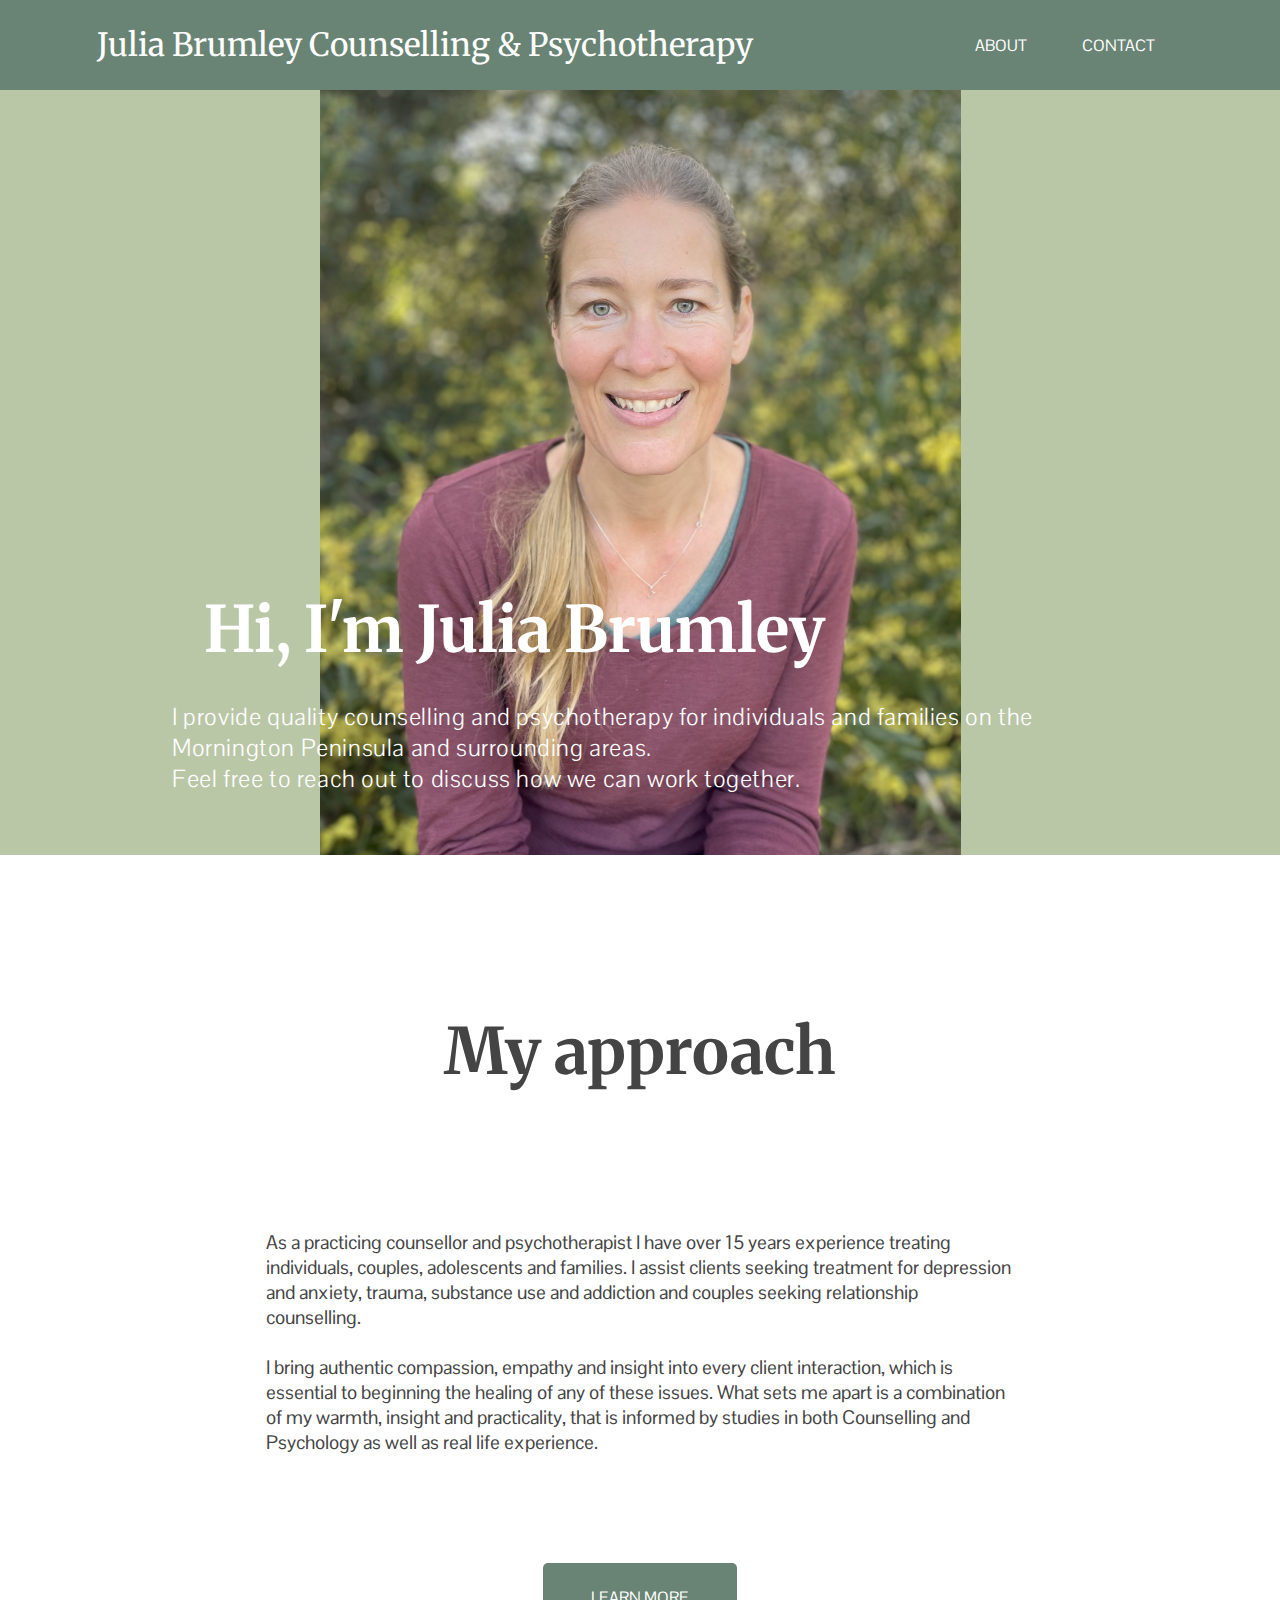
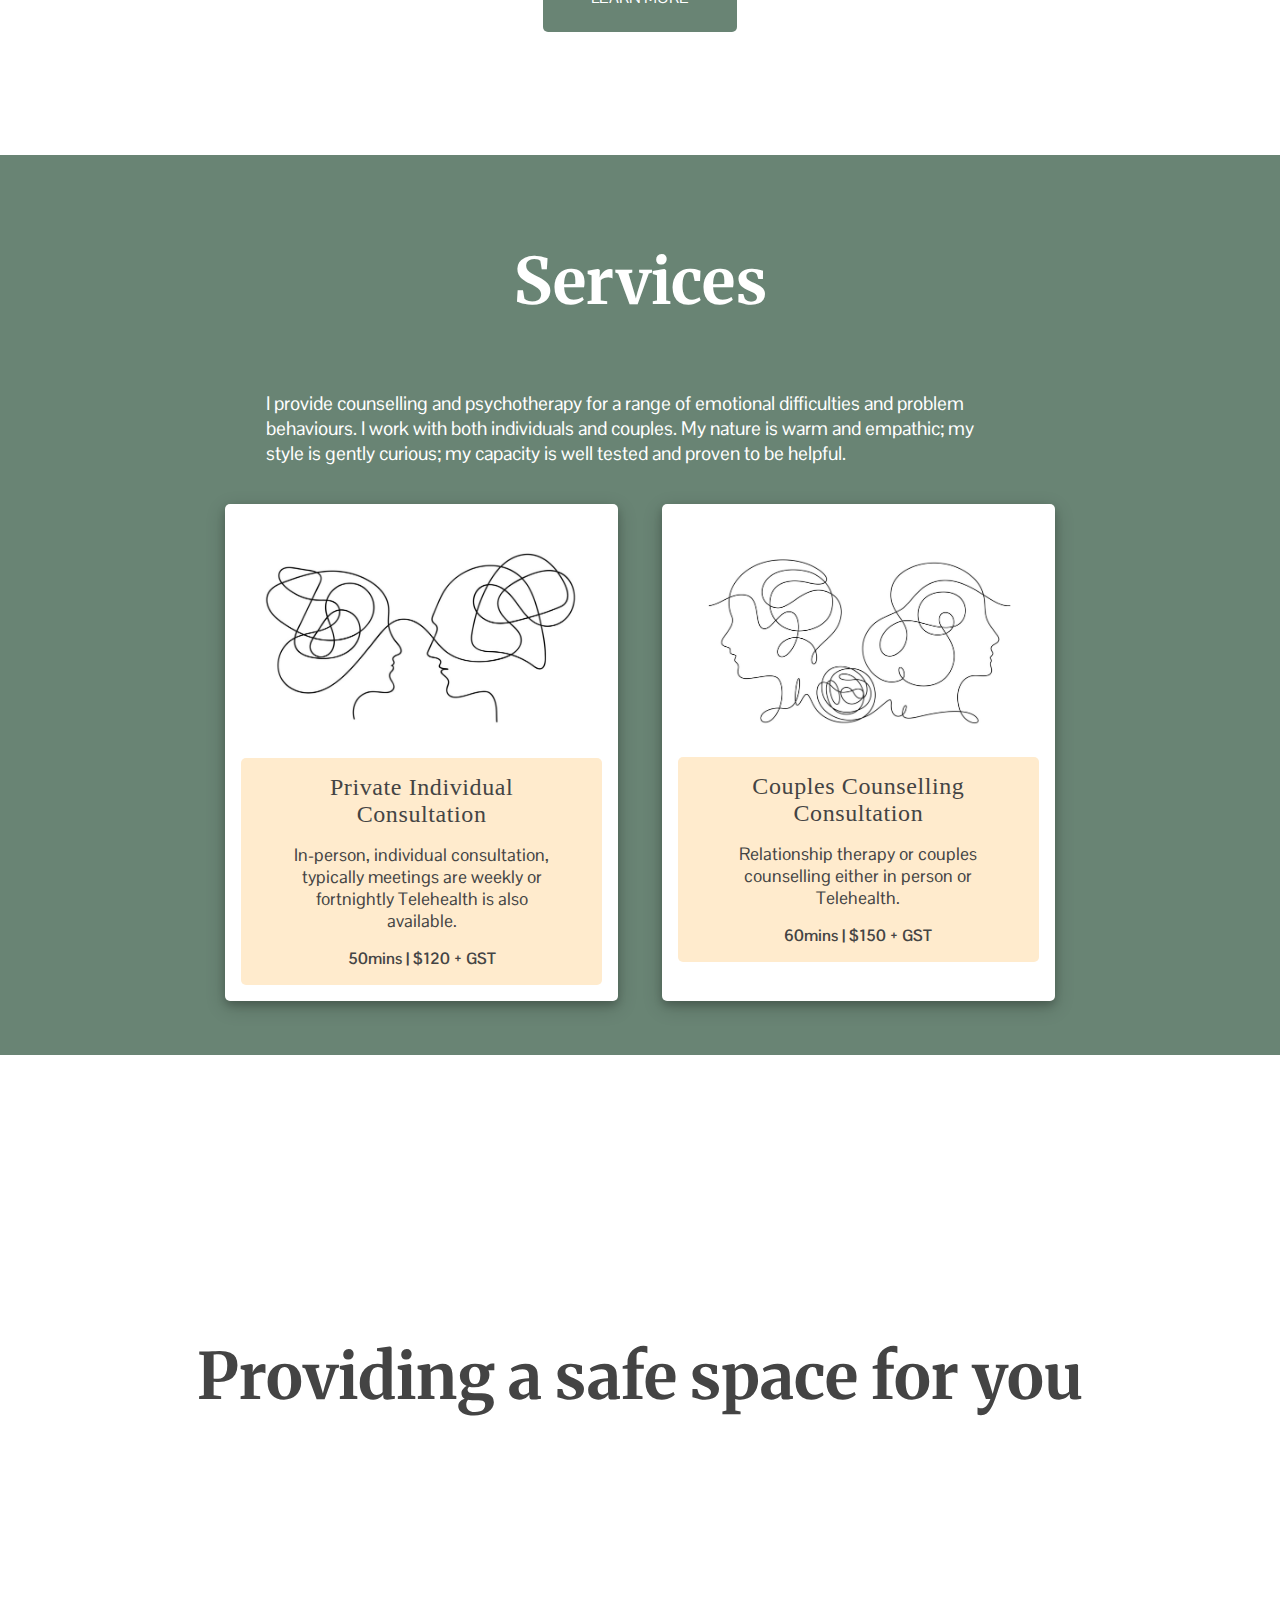
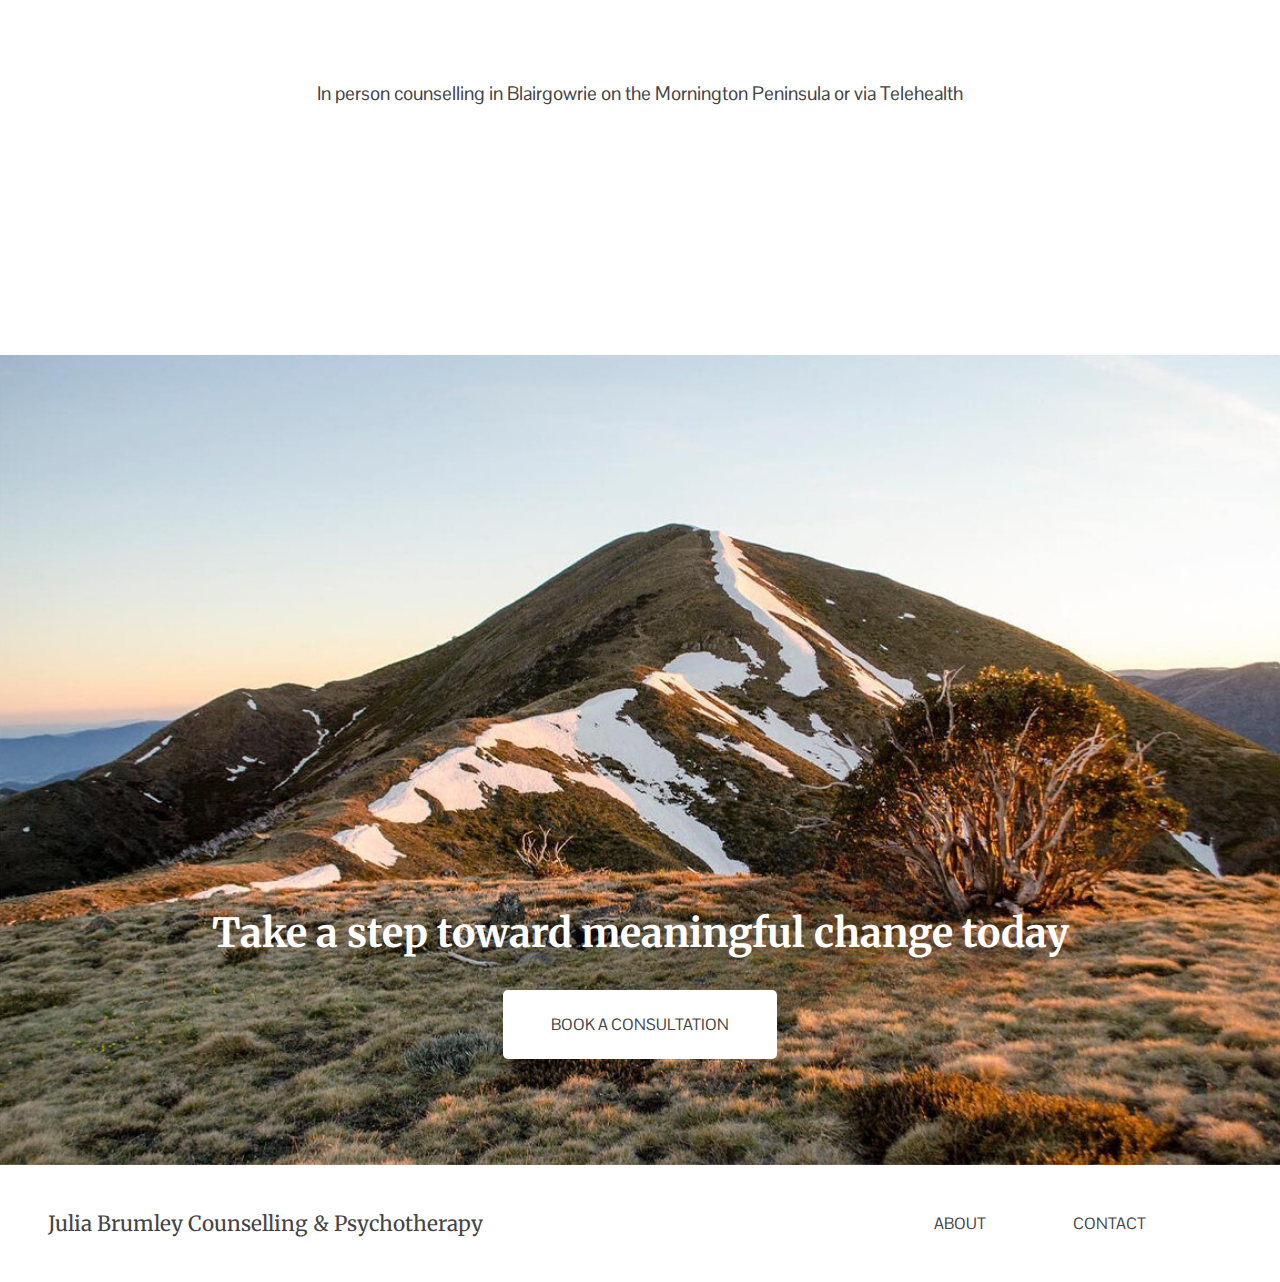
==== commit 8cafc2c6: "cc" ====
--- a/index.html
+++ b/index.html
@@ -35,16 +35,16 @@
             </nav>
             <div class="intro" id="intro">
                 <div class="text-box">
-                    <h1>Hi, I'm Julia Brumley</h1>
-                    <h3>I provide quality counselling and psychotherapy for individuals and families on the Mornington Peninsula and surrounding areas.<br>
+                    <h1 class="image">Hi, I'm Julia Brumley</h1>
+                    <h3 class="image">I provide quality counselling and psychotherapy for individuals and families on the Mornington Peninsula and surrounding areas.<br>
                         Feel free to reach out to discuss how we can work together.</h3>
                 </div>
             </div>
         </header>
         <main >
             <section class="approach">
-                <h1>My approach</h1>
-                <p>As a practicing counsellor and psychotherapist I have over 15 years experience treating individuals,
+                <h1 class="image">My approach</h1>
+                <p class="image">As a practicing counsellor and psychotherapist I have over 15 years experience treating individuals,
                     couples, adolescents and families. I assist clients seeking treatment for depression and anxiety,
                     trauma, substance use and addiction and couples seeking relationship counselling.<br><br>
                     I bring authentic compassion, empathy and insight into every client interaction, which is essential to
@@ -52,11 +52,11 @@
                     combination of my warmth, insight and practicality, that is informed by studies in both Counselling
                     and Psychology as well as real life experience.  
                 </p>
-                <a href="about.html" class="button">learn more</a>
+                <a href="about.html" class="button image">learn more</a>
             </section>
             <section class="services">
-                <h1>Services</h1>
-                <p>I provide counselling and psychotherapy for a range of emotional difficulties
+                <h1 class="image">Services</h1>
+                <p class="image">I provide counselling and psychotherapy for a range of emotional difficulties
                     and problem behaviours. I work with both individuals and couples. My nature is warm and
                     empathic; my style is gently curious; my capacity is well tested and proven to be helpful.</p>
                 <div class="service-cont">
@@ -83,12 +83,12 @@
                 </div>
             </section>
             <section class="space">
-                <h1>Providing a safe space for you</h1>
-                <p>In person counselling in Blairgowrie on the Mornington Peninsula or via Telehealth</p>
+                <h1 class="image">Providing a safe space for you</h1>
+                <p class="image">In person counselling in Blairgowrie on the Mornington Peninsula or via Telehealth</p>
             </section>
             <section class="quote">
-                <h2>Take a step toward meaningful change today</h2>
-                <a href="" class="book">book a consultation</a>
+                <h2 class="image">Take a step toward meaningful change today</h2>
+                <a href="" class="book image">book a consultation</a>
             </section>
         </main>
         <footer>			
--- a/resources/CSS/styles.css
+++ b/resources/CSS/styles.css
@@ -24,22 +24,17 @@
 	height: 95vh;
 	width: 100%;
 	overflow: hidden;
-    background-image: url(../images/julia5.png);
+    background-image: url(../images/julia5_200.jpg);
     background-repeat: no-repeat;
 	background-size: cover;
 	background-position: center;
 }
 #about-header {
-    background-image: url(../images/ocean4.jpg);
-}
-#services-header {
-    background-image: url(../images/stones.jpg);
-}
-#team-header {
-    background-image: url(../images/plant.jpg);
-}
+    background-image: url(../images/ocean4-small.jpg);
+}
+
 #contact-header {
-    background-image: url(../images/stones.jpg);
+    background-image: url(../images/stones-small.jpg);
 }
 
 /* nav styling */
@@ -603,6 +598,8 @@
     }
 }
 
+
+
 @media only screen and (orientation: landscape) and (min-height: 601px) {
 
     section {
@@ -611,17 +608,44 @@
     .text-box {
         max-width: 75%;
     }
-
-  }
+  }
+
+ @media only screen and  (orientation: landscape) and (max-height: 600px) {
+
+    #header {
+        background-size: contain;
+        background-color: #BAC7A7;
+    }
+    section {
+        height: 130vh;
+    }
+    .text-box {
+        max-width: 75%;
+    }
+    .service-cont {
+        align-items: center;
+    }
+    .service-card {
+        max-width: 70%;
+    }
+  } 
+
+
+  /* PORTRAIT  */
+
 
 @media screen and (max-width: 930px) {
     .about {
         flex-direction: column;
     }
-
 }
 
 @media screen and (max-width: 768px) {
+
+    
+    /* GENERAL & INDEX */
+
+
     header {
         height: 100vh;
     }
@@ -690,15 +714,74 @@
         height: 70vh;
     }
 
+
+    /* ABOUT SPECIFIC */
+    
+    
+    .about {
+        height: fit-content;
+    }
+    .therapy {
+        flex-direction: column;
+    }
+    .therapy p{
+        max-width: 90%;
+    }
+    .faq{
+        height: fit-content;
+    }
+    .card-cont{
+        flex-direction: column;
+        align-items: center;
+    }
+    .q-card{
+        width: 80%;
+        margin:3vh 0;
+    }
+    #team-main{
+        flex-direction: column;
+        align-items: center;
+    }
+    .portrait {
+        margin-bottom: 10vh;
+    }
+    .team-qualifications {
+        max-width: 100%;
+    }
+
+    /* CONTACT SPECIFIC */
+
+    .contact-main {
+        padding: 2rem;
+    }
+
+    .contact-container{
+        flex-direction: column;
+        align-items: center;
+
+    }
+    .contact-text {
+        padding: 5rem 1rem;
+        width:90%;
+        min-height: 40vh;
+    }
+    .contact-container h2 {
+        padding-top: 5rem;
+    }
     .portrait-container {
         width: 55%;
         padding: 0 0 4rem;
     }
+    .contact-footer{
+        height: 25vh;
+    }
+
+
+    /* FOOTER */
+
+
     footer {
         height:25vh;
-    }
-    .contact-footer{
-        height: 25vh;
     }
     .footer-nav {
         height: 25vh;
@@ -718,103 +801,40 @@
     footer a {
         font-size: 0.85rem;
     }
-    .f-li a {
-        padding: 0.8rem 2rem;
-        border: 1px solid #444;
-        border-radius: 5px;
-    }
-    .f-li a:hover {
-        background-color: blanchedalmond;
-    }
-
-    @media only screen and (max-width: 500px) {
+}
+
+
+@media only screen and (max-width: 500px) {
         
-        .service-card {
-            max-width: 95%;
-        }
-    }
-    
-    
-  @media only screen and  (orientation: landscape) and (max-height: 600px) {
-
-    #header {
-        background-size: contain;
-        background-color: #BAC7A7;
-    }
-    section {
-        height: 130vh;
-    }
-    .text-box {
-        max-width: 75%;
-    }
-    .service-cont {
-        align-items: center;
-    }
     .service-card {
-        max-width: 70%;
-    }
-
-  }  
-
-    /* ABOUT SPECIFIC */
-    
-    
-    .about {
-        height: fit-content;
-    }
-    .therapy {
-        flex-direction: column;
-    }
-    .therapy p{
-        max-width: 90%;
-    }
-    .faq{
-        height: fit-content;
-    }
-    .card-cont{
-        flex-direction: column;
-        align-items: center;
-    }
-    .q-card{
-        width: 80%;
-        margin:3vh 0;
-    }
-    #team-main{
-        flex-direction: column;
-        align-items: center;
-    }
-    .portrait {
-        margin-bottom: 10vh;
-    }
-    .team-qualifications {
-        max-width: 100%;
-    }
-
-
-    /* CONTACT SPECIFIC */
-
-
-    .contact-container{
-        flex-direction: column;
-        align-items: center;
-
+        max-width: 95%;
+    }
+
+    .contact-main {
+        padding: 1rem;
     }
     .contact-text {
-        width:90%;
-        min-height: 40vh;
-    }
-    .contact-container h2 {
-        padding-top: 5rem;
-    }
-
-}
-
-
+        padding: 3rem 1rem;
+    }
+    .portrait-container {
+        width: 65%;
+    }
+}    
+
+@media only screen and (orientation: landscape) and (max-height: 500px) {
+
+    footer {
+        height: 35vh;
+    }
+    .contact-footer {
+        height: 35vh;
+    }
+}
 
 
 @keyframes enter-animation {
     0% {
-      transform: translateY(150px);
+      transform: translateY(120px);
       opacity: 0;
     }
     100% {
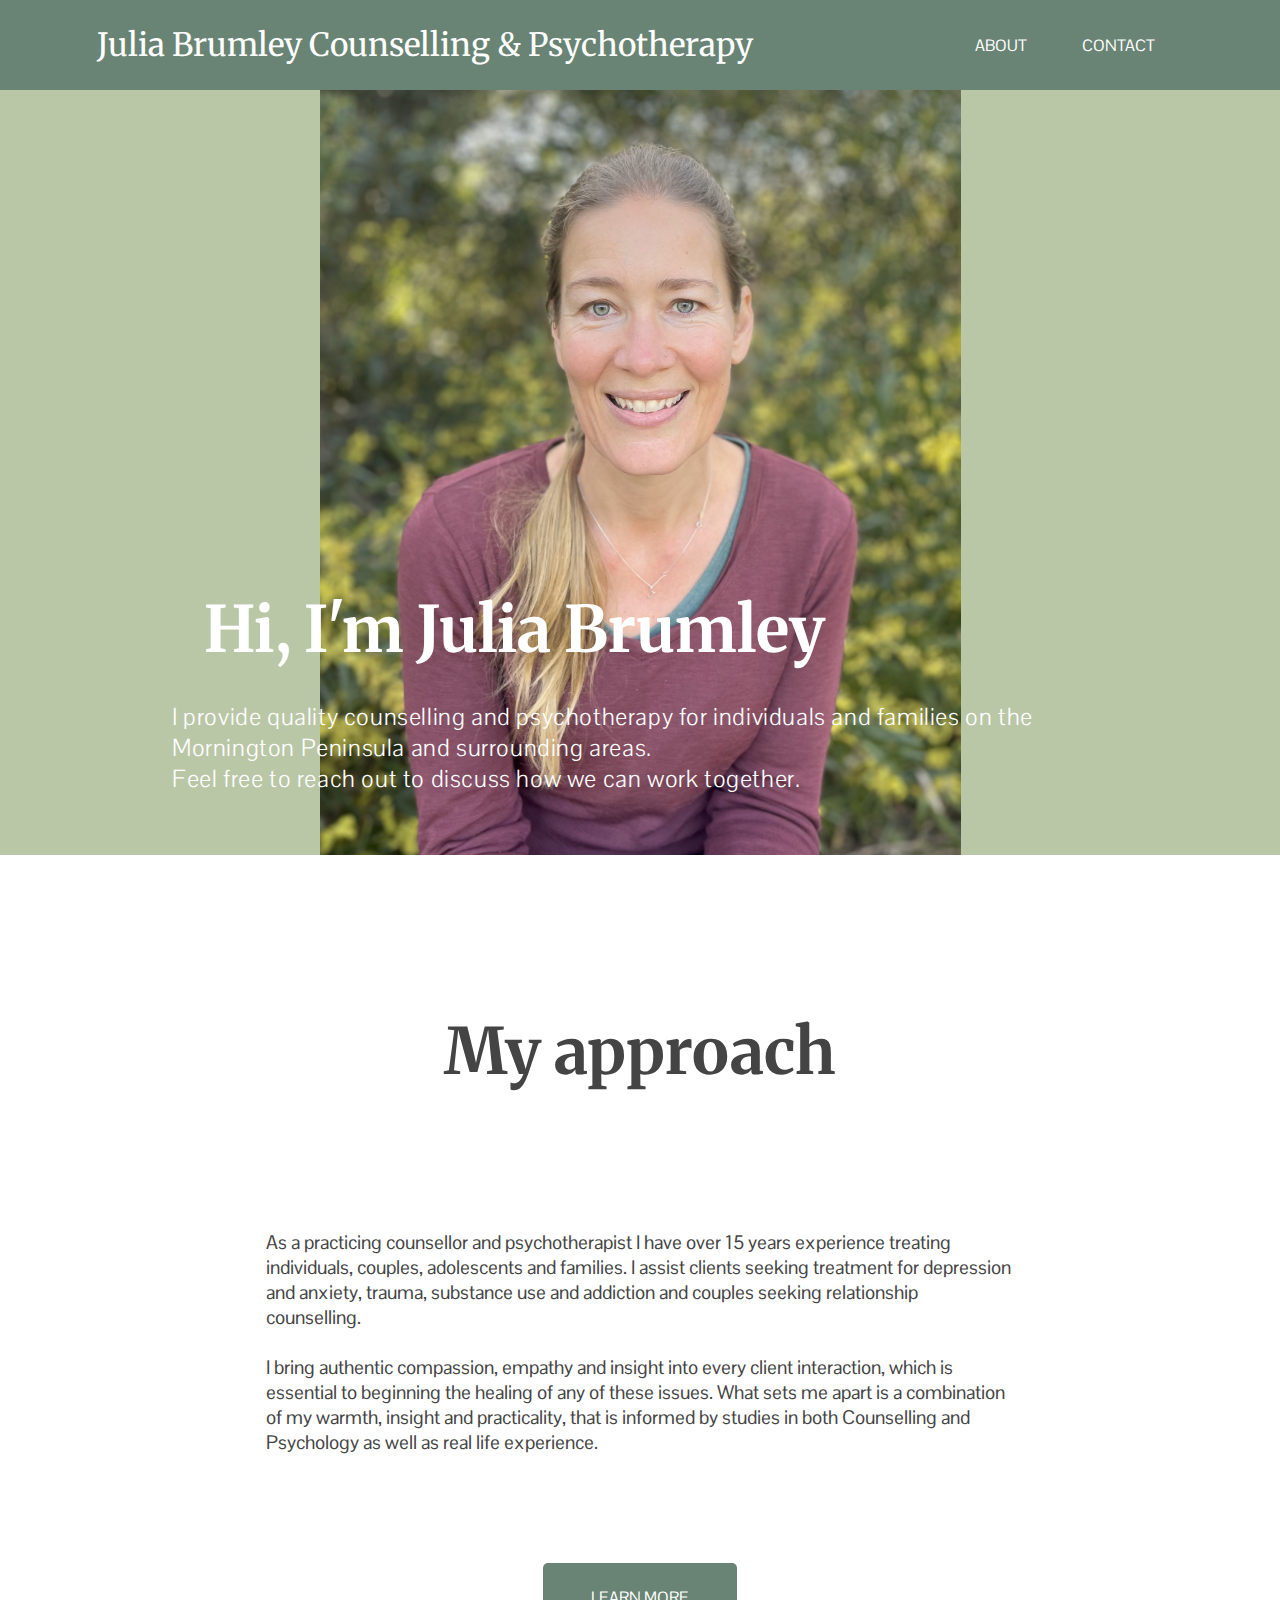
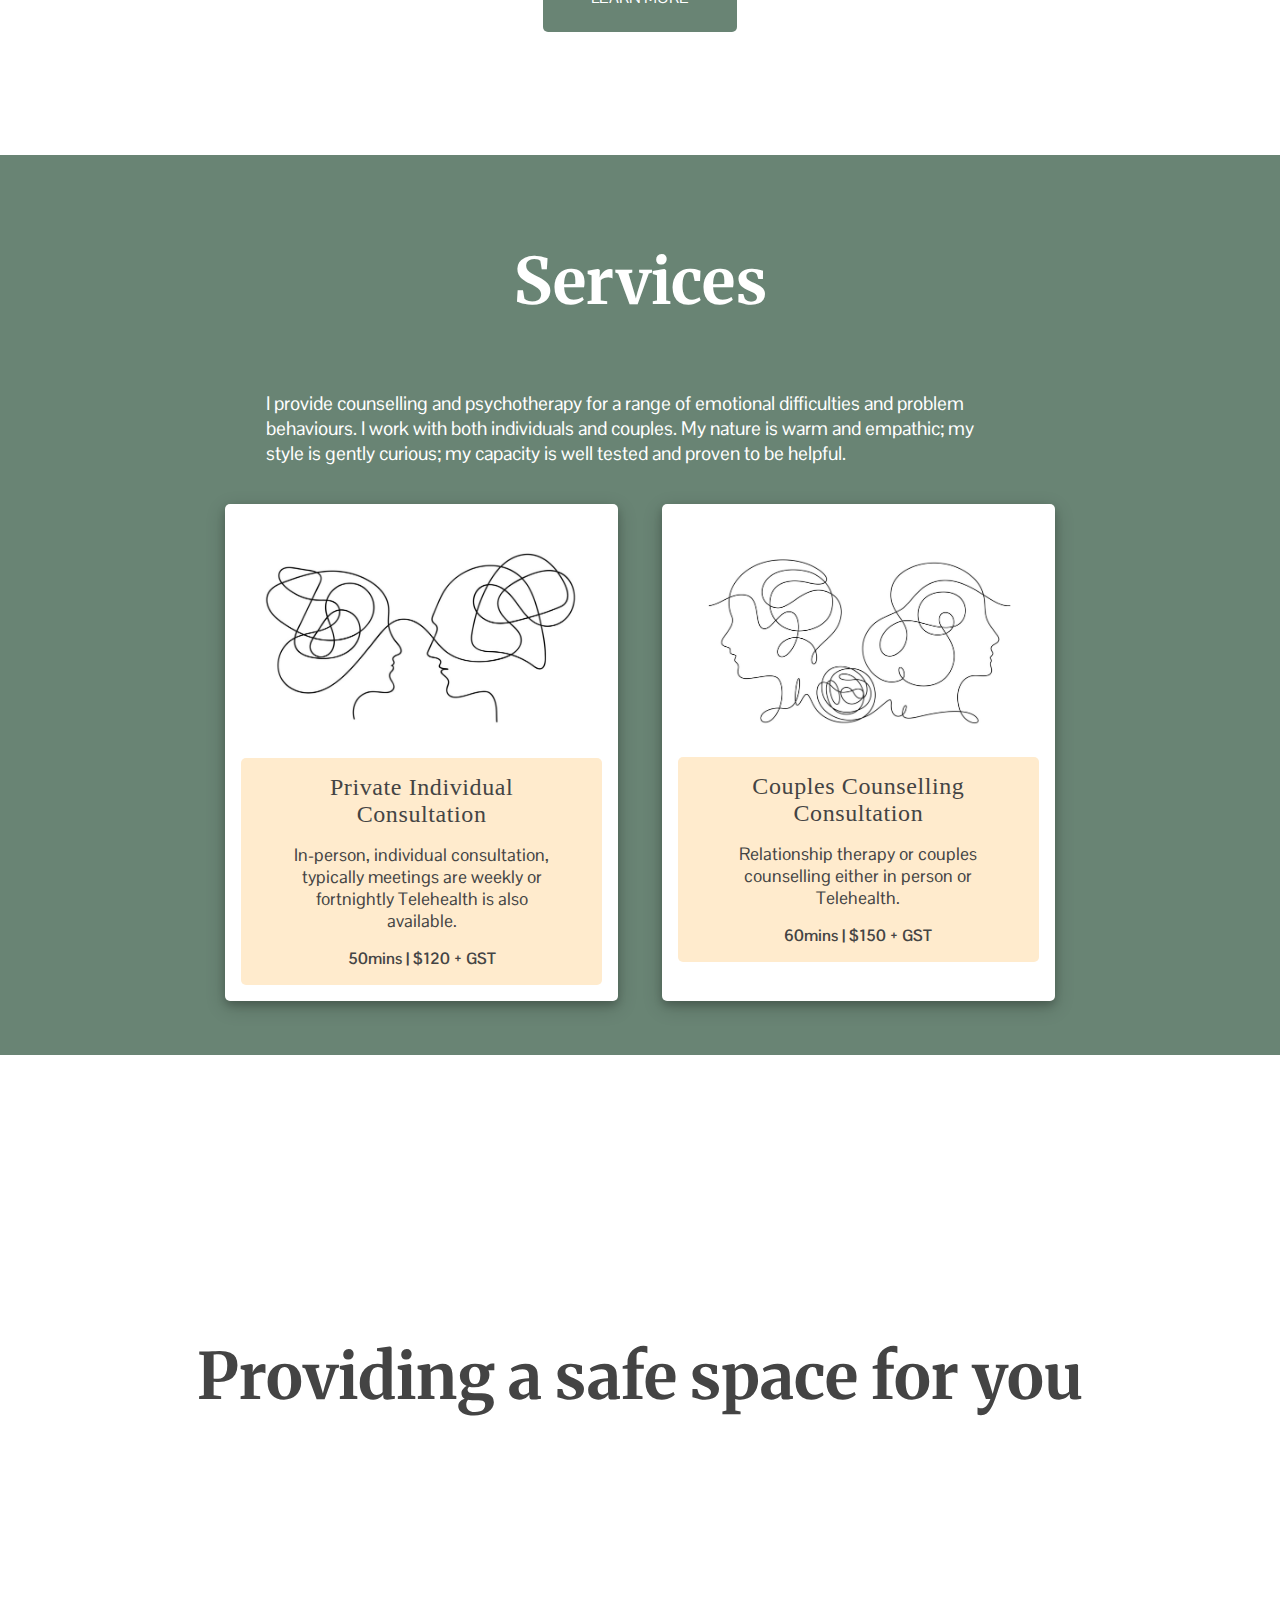
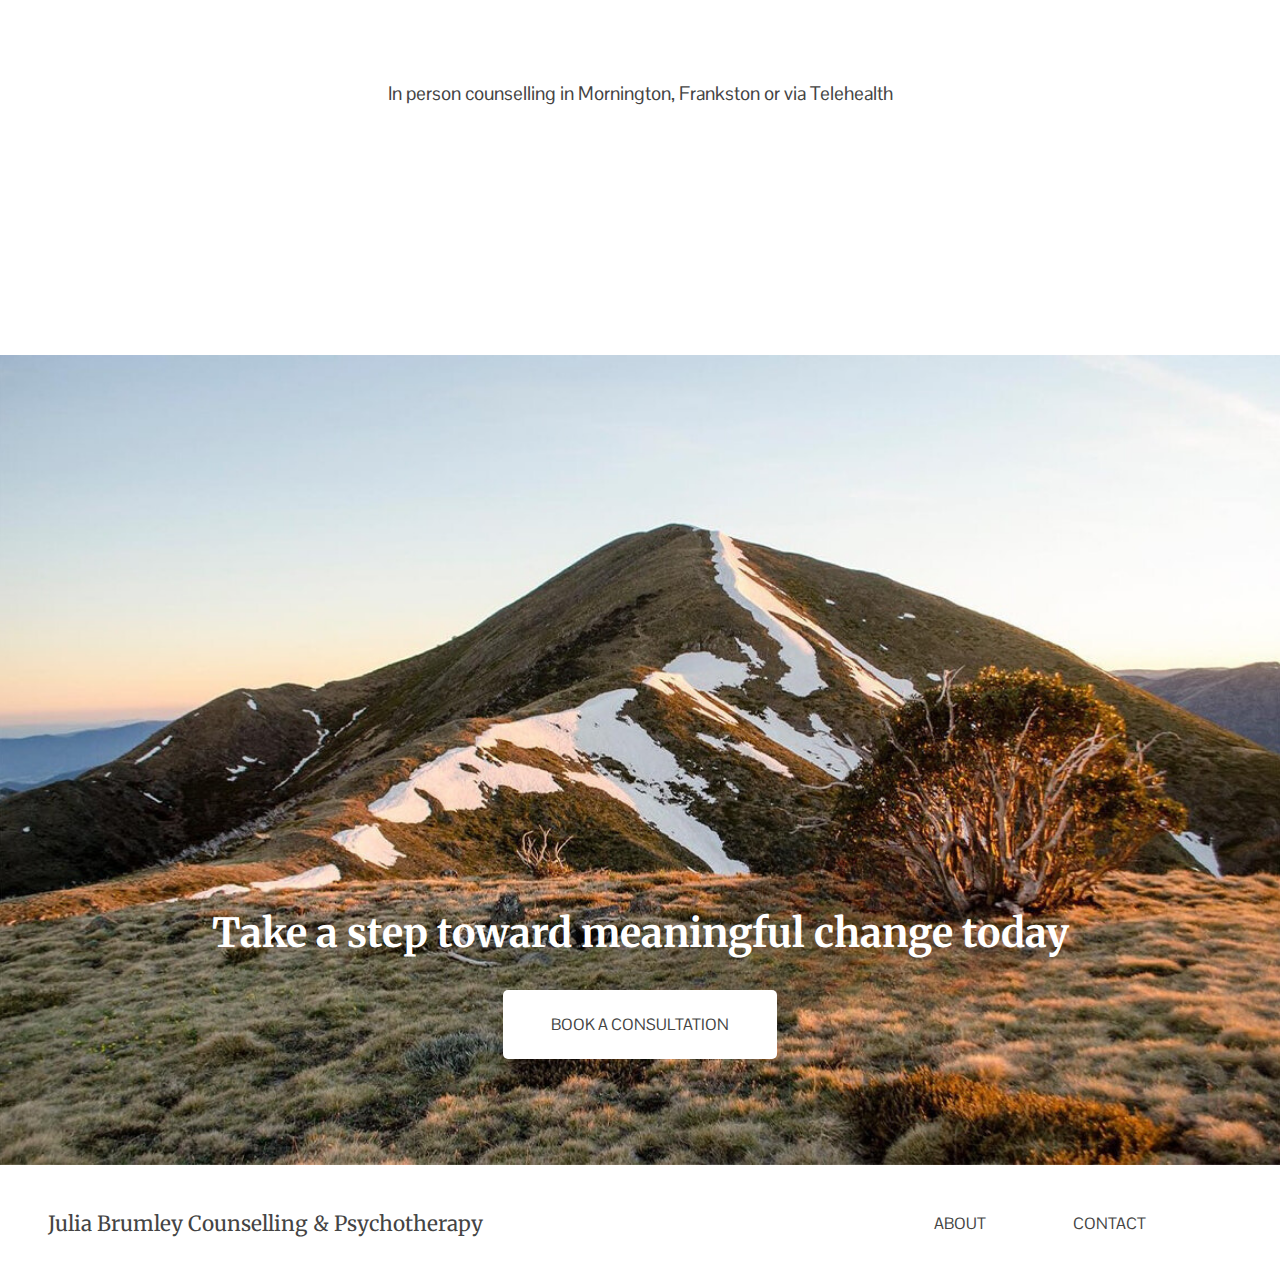
==== commit 3217012d: "c" ====
--- a/index.html
+++ b/index.html
@@ -61,7 +61,7 @@
                     empathic; my style is gently curious; my capacity is well tested and proven to be helpful.</p>
                 <div class="service-cont">
                     <div class="private service-card image">
-                        <img src="./resources/images/private1.jpg">
+                        <img src="./resources/images/private1.jpg" alt="line drawing of therapist and client">
                         <div class="text-card">
                             <h3>Private Individual Consultation</h3>
                             <p>In-person, individual consultation, typically meetings are weekly or fortnightly Telehealth is also available.
@@ -71,7 +71,7 @@
             
                     </div>
                     <div class="couples service-card image">
-                        <img src="./resources/images/couples2.jpg">
+                        <img src="./resources/images/couples2.jpg" alt="line drawing of couple not seeing eye to eye">
                         <div class="text-card">
                             <h3>Couples Counselling Consultation</h3>
                             <p>Relationship therapy or couples counselling either in person or Telehealth. 
@@ -84,7 +84,7 @@
             </section>
             <section class="space">
                 <h1 class="image">Providing a safe space for you</h1>
-                <p class="image">In person counselling in Blairgowrie on the Mornington Peninsula or via Telehealth</p>
+                <p class="image">In person counselling in Mornington, Frankston or via Telehealth</p>
             </section>
             <section class="quote">
                 <h2 class="image">Take a step toward meaningful change today</h2>
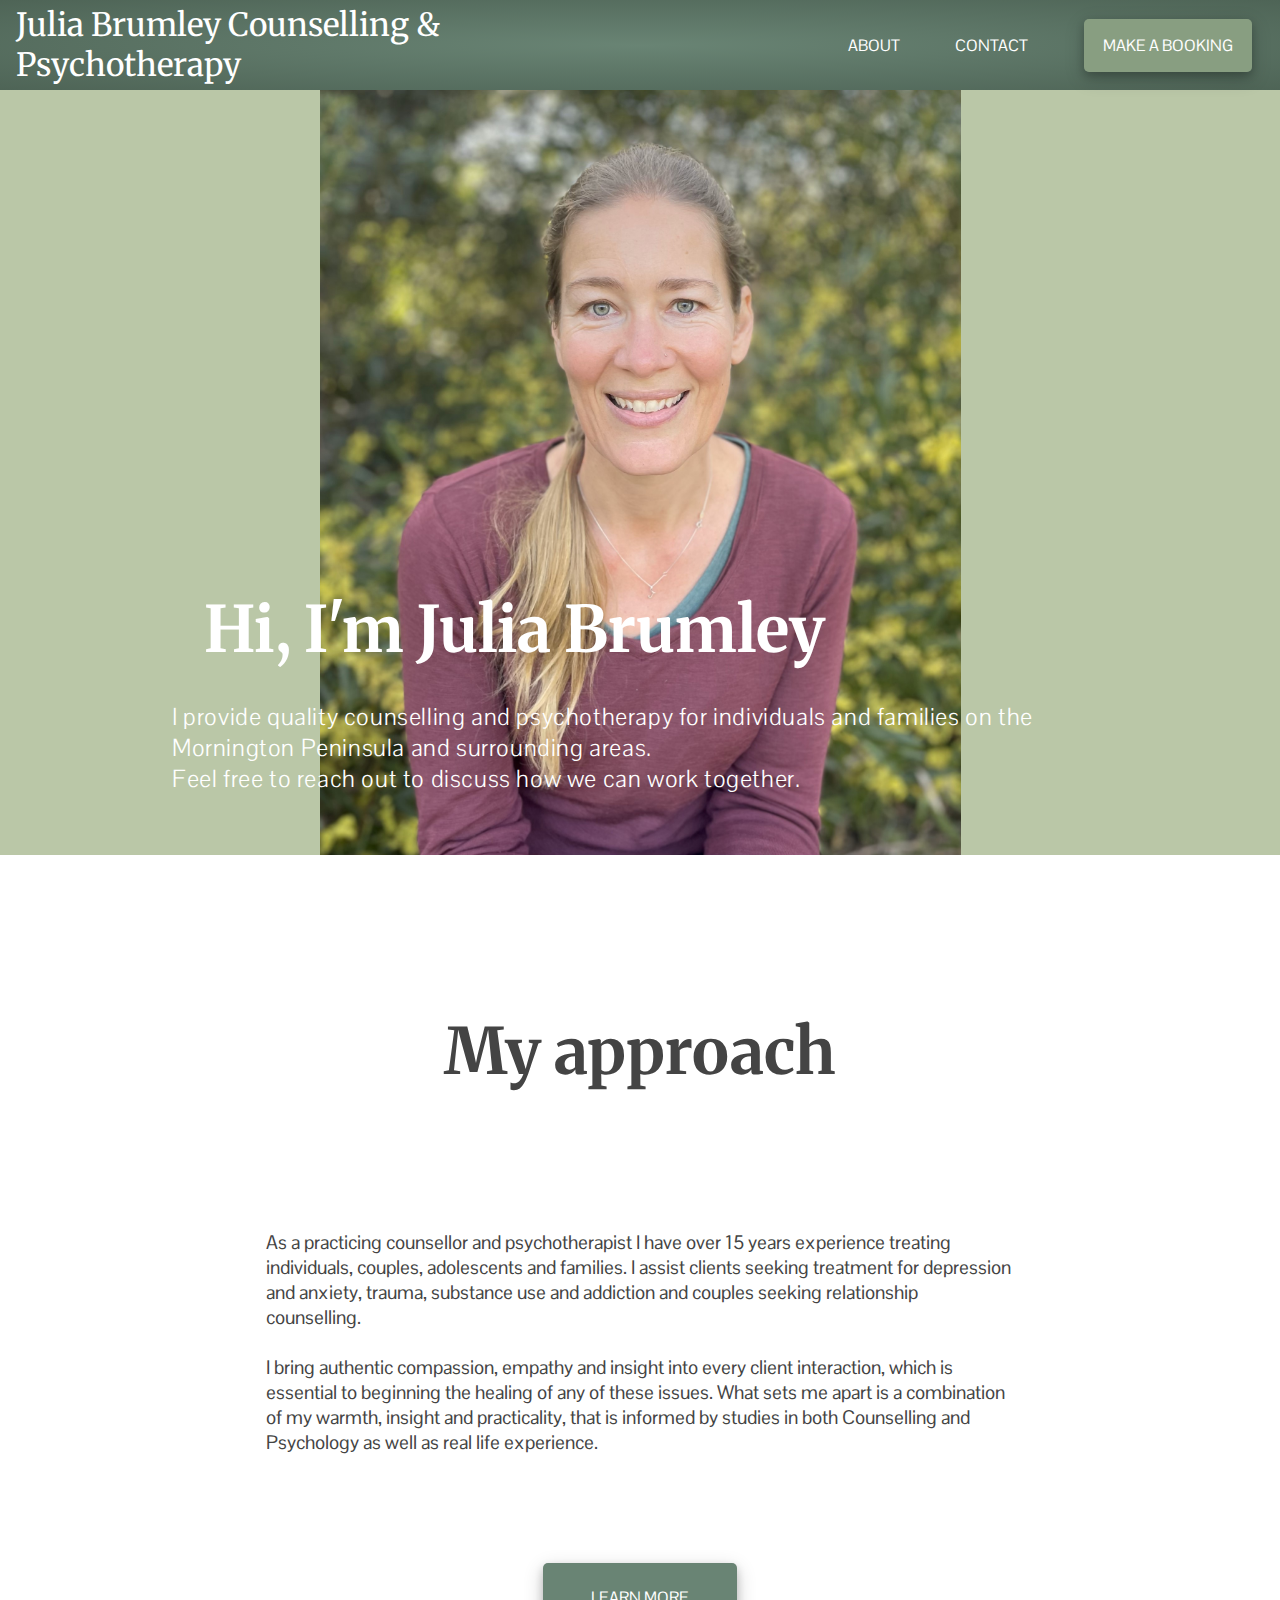
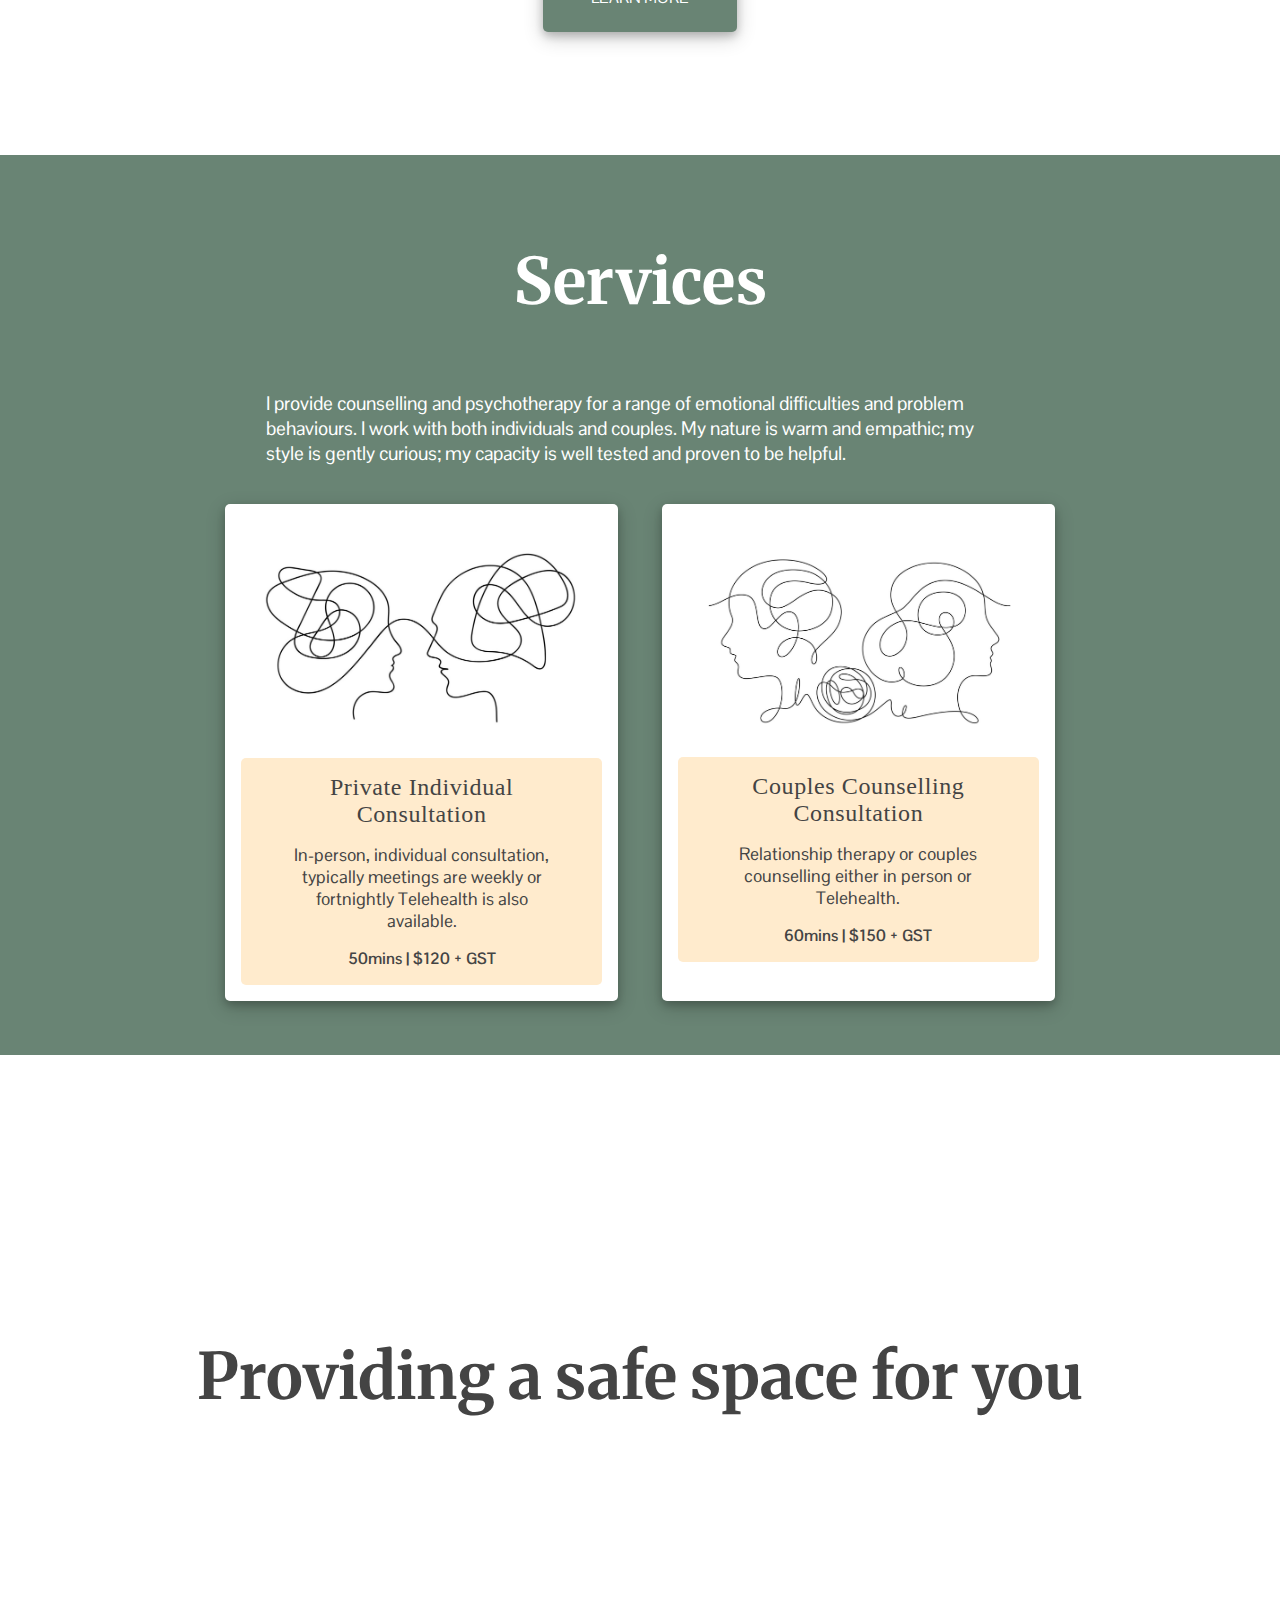
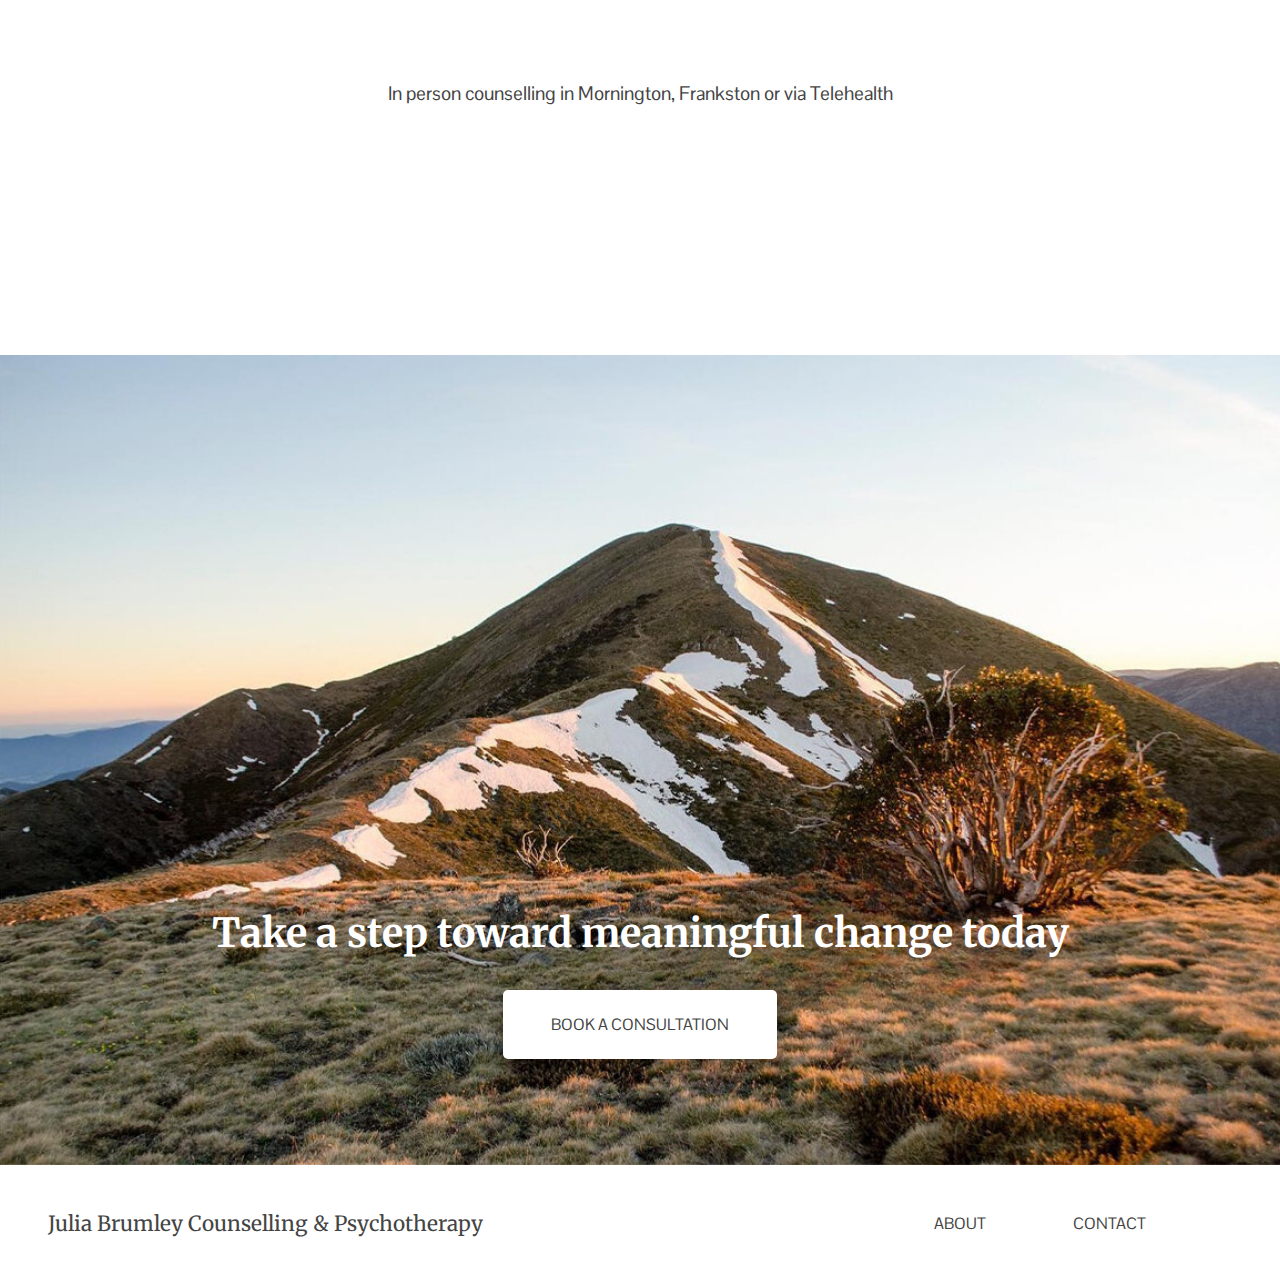
==== commit 0623a8c9: "cc" ====
--- a/index.html
+++ b/index.html
@@ -9,10 +9,10 @@
         <link rel="stylesheet" href="./resources/CSS/styles.css">
         <link href="https://fonts.googleapis.com/css2?family=Merriweather:wght@300;400;700&family=Pontano+Sans:wght@300;400;500;600;700&display=swap" rel="stylesheet">
         <link rel="stylesheet" href="https://cdnjs.cloudflare.com/ajax/libs/font-awesome/4.7.0/css/font-awesome.min.css">
-        <link rel="apple-touch-icon" sizes="180x180" href="./resources/images/favicons/apple-touch-icon.png">
-        <link rel="icon" type="image/png" sizes="32x32" href="./resources/images/favicons/favicon-32x32.png">
-        <link rel="icon" type="image/png" sizes="16x16" href="./resources/images/favicons/favicon-16x16.png">
-        <link rel="manifest" href="./resources/images/favicons/site.webmanifest">
+        <link rel="apple-touch-icon" sizes="180x180" href="./resources/animates/favicons/apple-touch-icon.png">
+        <link rel="icon" type="animate/png" sizes="32x32" href="./resources/animates/favicons/favicon-32x32.png">
+        <link rel="icon" type="animate/png" sizes="16x16" href="./resources/animates/favicons/favicon-16x16.png">
+        <link rel="manifest" href="./resources/animates/favicons/site.webmanifest">
         <link rel="preload" href="./resources/JS/index.js" as="script">
     </head>
     <body>
@@ -23,9 +23,8 @@
                 </div>	
                 <ul class="nav-links">
                     <li><a href="./about.html">About</a></li>
-                    <!-- <li><a href="./services.html">Services</a></li>
-                    <li><a href="./team.html">Team</a></li>				 -->
                     <li><a href="./contact.html">Contact</a></li>
+                    <li><a href="https://squareup.com/appointments/book/kt3gq66cddsoow/LNDW07JFC6YYN/start" target="_blank" id="nav-button">make a booking</a></li>
                 </ul>
                 <div class="burger">
                     <div class="line1"></div>
@@ -35,16 +34,16 @@
             </nav>
             <div class="intro" id="intro">
                 <div class="text-box">
-                    <h1 class="image">Hi, I'm Julia Brumley</h1>
-                    <h3 class="image">I provide quality counselling and psychotherapy for individuals and families on the Mornington Peninsula and surrounding areas.<br>
+                    <h1 class="animate">Hi, I'm Julia Brumley</h1>
+                    <h3 class="animate">I provide quality counselling and psychotherapy for individuals and families on the Mornington Peninsula and surrounding areas.<br>
                         Feel free to reach out to discuss how we can work together.</h3>
                 </div>
             </div>
         </header>
         <main >
             <section class="approach">
-                <h1 class="image">My approach</h1>
-                <p class="image">As a practicing counsellor and psychotherapist I have over 15 years experience treating individuals,
+                <h1 class="animate">My approach</h1>
+                <p class="animate">As a practicing counsellor and psychotherapist I have over 15 years experience treating individuals,
                     couples, adolescents and families. I assist clients seeking treatment for depression and anxiety,
                     trauma, substance use and addiction and couples seeking relationship counselling.<br><br>
                     I bring authentic compassion, empathy and insight into every client interaction, which is essential to
@@ -52,15 +51,15 @@
                     combination of my warmth, insight and practicality, that is informed by studies in both Counselling
                     and Psychology as well as real life experience.  
                 </p>
-                <a href="about.html" class="button image">learn more</a>
+                <a href="about.html" class="button animate">learn more</a>
             </section>
             <section class="services">
-                <h1 class="image">Services</h1>
-                <p class="image">I provide counselling and psychotherapy for a range of emotional difficulties
+                <h1 class="animate">Services</h1>
+                <p class="animate">I provide counselling and psychotherapy for a range of emotional difficulties
                     and problem behaviours. I work with both individuals and couples. My nature is warm and
                     empathic; my style is gently curious; my capacity is well tested and proven to be helpful.</p>
                 <div class="service-cont">
-                    <div class="private service-card image">
+                    <div class="private service-card animate">
                         <img src="./resources/images/private1.jpg" alt="line drawing of therapist and client">
                         <div class="text-card">
                             <h3>Private Individual Consultation</h3>
@@ -70,7 +69,7 @@
                         </div>
             
                     </div>
-                    <div class="couples service-card image">
+                    <div class="couples service-card animate">
                         <img src="./resources/images/couples2.jpg" alt="line drawing of couple not seeing eye to eye">
                         <div class="text-card">
                             <h3>Couples Counselling Consultation</h3>
@@ -83,12 +82,12 @@
                 </div>
             </section>
             <section class="space">
-                <h1 class="image">Providing a safe space for you</h1>
-                <p class="image">In person counselling in Mornington, Frankston or via Telehealth</p>
+                <h1 class="animate">Providing a safe space for you</h1>
+                <p class="animate">In person counselling in Mornington, Frankston or via Telehealth</p>
             </section>
             <section class="quote">
-                <h2 class="image">Take a step toward meaningful change today</h2>
-                <a href="" class="book image">book a consultation</a>
+                <h2 class="animate">Take a step toward meaningful change today</h2>
+                <a href="https://squareup.com/appointments/book/kt3gq66cddsoow/LNDW07JFC6YYN/start" target="_blank" class="book animate">book a consultation</a>
             </section>
         </main>
         <footer>			
--- a/resources/CSS/styles.css
+++ b/resources/CSS/styles.css
@@ -46,11 +46,14 @@
 	align-items: center;
 	position: relative;
 	z-index: 1;
-    background-color: #698474;
-}
-
-.nav ul {
+    background: radial-gradient(#698474, #4e6456);
+    padding-left: 1rem;
+}
+
+.nav-links {
 	display: flex;
+    justify-content: flex-end;
+    width: 50%;
 	list-style-type: none;
 	margin: 0;
 	padding: 0;
@@ -62,16 +65,33 @@
 	border-radius: 5px;
 }
 
+#nav-button {
+    background-color: #889E81;
+    color:#fff;
+    padding: 1rem 1.2rem;
+    box-shadow: 0 4px 8px 0 rgba(0, 0, 0, 0.2), 0 6px 20px 0 rgba(0, 0, 0, 0.19);
+    border-radius: 5px;
+    transition: background-color 0.3s ease-in-out;
+}
+#nav-button:hover {
+    background-color: blanchedalmond;
+    color:#444;
+
+
+}
 .nav-links a {
 	color:#fff;
 	text-decoration: none;
 	font-size: 1rem;
 	text-transform: uppercase;
+    transition: color 0.3s ease-in-out;
 }
 
 .nav-links a:hover {
 	color: blanchedalmond;
 }
+
+
 
 #title {
     font-family: 'Merriweather', serif; 
@@ -147,20 +167,26 @@
     color:#fff;
     padding: 1.5rem 3rem;
     border-radius: 5px;
+    box-shadow: 0 4px 8px 0 rgba(0, 0, 0, 0.2), 0 6px 20px 0 rgba(0, 0, 0, 0.19);
+    transition: transform 0.3s ease-in-out, background-color 0.3s ease-in-out;
 }
 .button:hover {
     background-color: blanchedalmond;
-    color:#444
+    color:#444;
+    transform: scale(1.05);
 }
 .book {
     background: #fff;
     color:#444;
     padding: 1.5rem 3rem;
     border-radius: 5px;
+    box-shadow: 0 4px 8px 0 rgba(0, 0, 0, 0.2), 0 6px 20px 0 rgba(0, 0, 0, 0.19);
+    transition: transform 0.3s ease-in-out, background-color 0.3s ease-in-out;
 }
 .book:hover {
     background-color:  blanchedalmond;
-    color:#444
+    color:#444;
+    transform: scale(1.05);
 }
 .approach {
     color: #444;
@@ -306,34 +332,11 @@
 }
 
 
-/* TEAM specific styles */
-/* 
-
-#team-main {
-    display:flex;
-    flex-direction: row;
-    align-items: baseline;
-    padding: 5vh;
-    height:fit-content;
-    margin-bottom: 10vh;
-}
-#team-main img{
-    border-radius: 15rem;
-    max-width: 100%;
-}
-.team-qualifications {
-    max-width: 60%;
-    padding-left: 5vh;
-}
-.team-qualifications h2, h4{
-    margin: 0 0 2rem 0;
-}
-.team-qualifications p {
-    max-width: 90%;
-} */
-
 
 /* CONTACT STYLES */
+
+
+
 
 .contact-main{
     display: flex;
@@ -373,6 +376,17 @@
     text-decoration: none;
     color:#444;
 }
+
+#contact-book {
+    width:fit-content;
+    background-color: #698474;
+    color:#fff;
+}
+#contact-book:hover {
+    background-color: blanchedalmond;
+    color:#444;
+}
+
 .portrait-container {
     display:flex;
     flex-direction: column;
@@ -408,7 +422,7 @@
 }
 .contact-footer{
     height: 13vh;
-    background-color: #698474;
+    background: radial-gradient(#698474, #4e6456);
 }
 .contact-footer nav {
     color:#fff;
@@ -474,7 +488,9 @@
         height: 100vh;
     }
     main {
-        background-color: oldlace;
+        background-image: url(../images/linnen.jpg);
+        background-size: contain;
+        background-repeat: repeat;
         display: flex;
         flex-direction: column;
         align-items: center;
@@ -513,7 +529,7 @@
         flex-direction: column;
         align-items: center;
 		justify-content: space-evenly;
-        width: 30%;
+        width: 35%;
         transform: translateX(100%);
         transition: transform 0.5s ease-in;
 		z-index: 2;
@@ -834,7 +850,7 @@
 
 @keyframes enter-animation {
     0% {
-      transform: translateY(120px);
+      transform: translateY(100px);
       opacity: 0;
     }
     100% {
@@ -843,7 +859,7 @@
     }
   }
   @media (prefers-reduced-motion: no-preference) {
-    .image-animation {
+    .scroll-animation {
       animation: enter-animation 1.2s 1;
     }
   }
